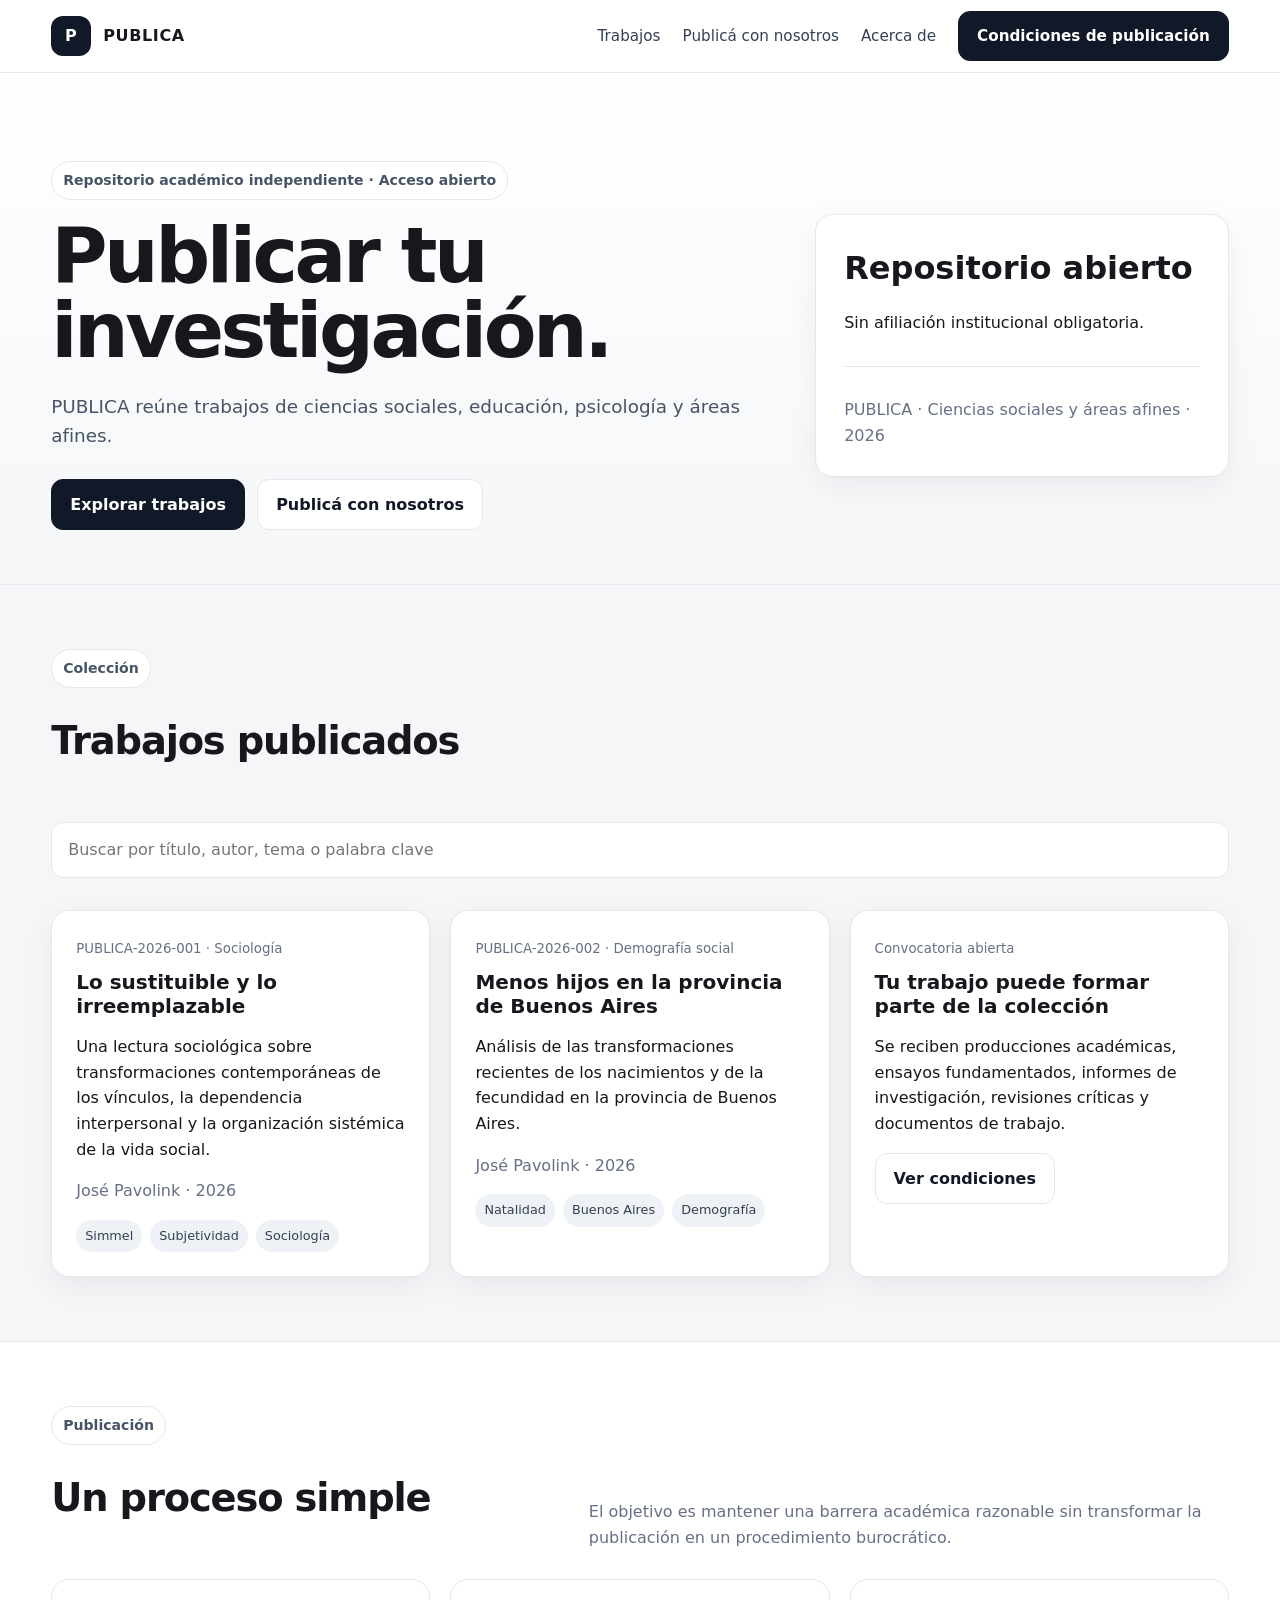
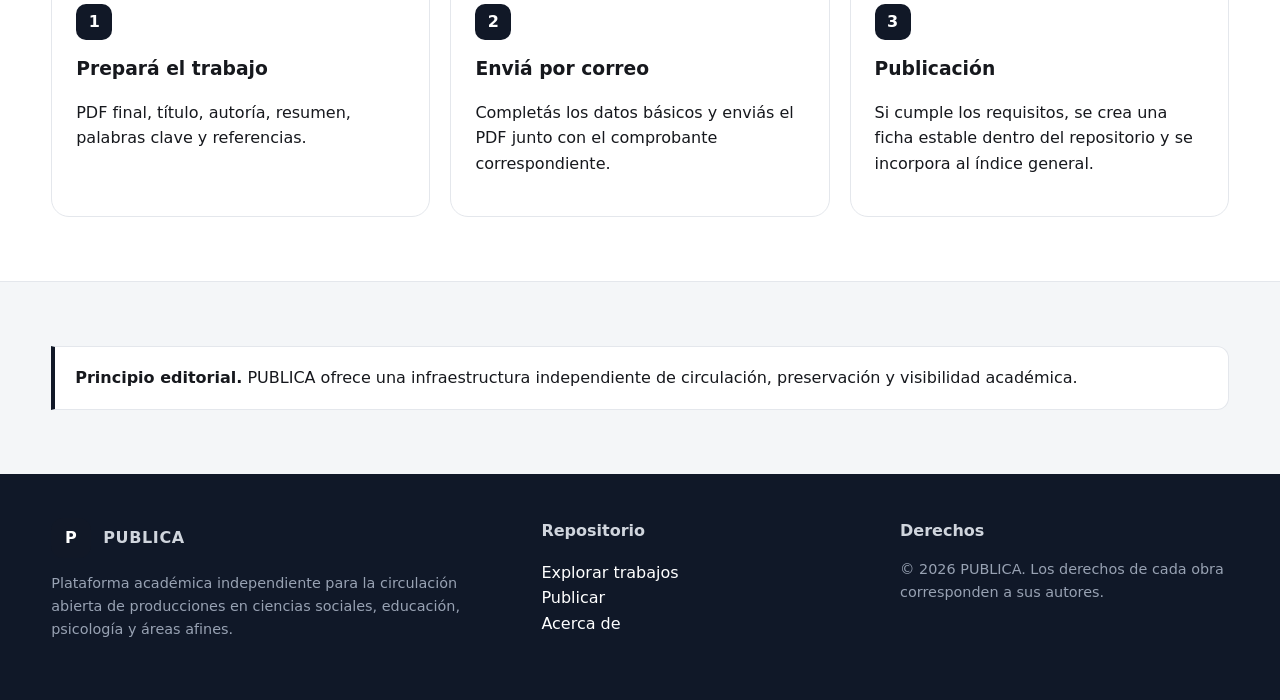
==== index.html @ f79f69a0 "Update index.html" ====
<!doctype html>
<html lang="es">
<head>
<meta charset="utf-8">
<meta name="viewport" content="width=device-width,initial-scale=1">
<title>PUBLICA | Plataforma académica independiente</title>
<meta name="description" content="Repositorio académico independiente para publicar, consultar y preservar trabajos de ciencias sociales, educación, psicología y áreas afines.">
<meta name="robots" content="index,follow">
<link rel="canonical" href="https://pavolinkjose-code.github.io/">
<link rel="stylesheet" href="styles.css">
<script type="application/ld+json">
{
  "@context":"https://schema.org",
  "@type":"WebSite",
  "name":"PUBLICA",
  "url":"https://pavolinkjose-code.github.io/",
  "description":"Plataforma académica independiente de acceso abierto."
}
</script>
</head>
<body>

<header>
  <div class="container nav">
    <a class="brand" href="index.html">
      <span class="brand-mark">P</span>
      <span>PUBLICA</span>
    </a>
    <nav>
      <a href="index.html#trabajos">Trabajos</a>
      <a href="publicar.html">Publicá con nosotros</a>
      <a href="acerca.html">Acerca de</a>
      <a class="btn" href="publicar.html">Condiciones de publicación</a>
    </nav>
  </div>
</header>

<main>
<section class="hero">
  <div class="container hero-grid">
    <div>
      <span class="kicker">Repositorio académico independiente · Acceso abierto</span>
      <h1>Publicar tu investigación.</h1>
      <p class="lead">PUBLICA reúne trabajos de ciencias sociales, educación, psicología y áreas afines.</p>
      <div style="display:flex;gap:12px;flex-wrap:wrap;margin-top:28px">
        <a class="btn" href="#trabajos">Explorar trabajos</a>
        <a class="btn secondary" href="publicar.html">Publicá con nosotros</a>
      </div>
    </div>
    <div class="hero-card">
      <strong>Repositorio abierto</strong>
      <p>Sin afiliación institucional obligatoria.</p>
      <hr>
      <div class="meta">PUBLICA · Ciencias sociales y áreas afines · 2026</div>
    </div>
  </div>
</section>

<section class="section" id="trabajos">
  <div class="container">
    <div class="section-head">
      <div><span class="kicker">Colección</span><h2>Trabajos publicados</h2></div>
  
    </div>
    <div class="searchbar">
      <input id="workSearch" type="search" placeholder="Buscar por título, autor, tema o palabra clave">
    </div>
    <div class="grid">
      <article class="card" data-work>
        <small>PUBLICA-2026-001 · Sociología</small>
        <h3><a href="lo-sustituible-y-lo-irreemplazable.html">Lo sustituible y lo irreemplazable</a></h3>
        <p>Una lectura sociológica sobre transformaciones contemporáneas de los vínculos, la dependencia interpersonal y la organización sistémica de la vida social.</p>
        <div class="meta">José Pavolink · 2026</div>
        <div class="tags"><span class="tag">Simmel</span><span class="tag">Subjetividad</span><span class="tag">Sociología</span></div>
      </article>
      <article class="card" data-work>
        <small>PUBLICA-2026-002 · Demografía social</small>
        <h3><a href="menos-hijos-provincia-buenos-aires.html">Menos hijos en la provincia de Buenos Aires</a></h3>
        <p>Análisis de las transformaciones recientes de los nacimientos y de la fecundidad en la provincia de Buenos Aires.</p>
        <div class="meta">José Pavolink · 2026</div>
        <div class="tags"><span class="tag">Natalidad</span><span class="tag">Buenos Aires</span><span class="tag">Demografía</span></div>
      </article>
      <article class="card">
        <small>Convocatoria abierta</small>
        <h3>Tu trabajo puede formar parte de la colección</h3>
        <p>Se reciben producciones académicas, ensayos fundamentados, informes de investigación, revisiones críticas y documentos de trabajo.</p>
        <a class="btn secondary" href="publicar.html">Ver condiciones</a>
      </article>
    </div>
  </div>
</section>

<section class="section white">
  <div class="container">
    <div class="section-head">
      <div><span class="kicker">Publicación</span><h2>Un proceso simple</h2></div>
      <p>El objetivo es mantener una barrera académica razonable sin transformar la publicación en un procedimiento burocrático.</p>
    </div>
    <div class="steps">
      <div class="step"><h3>Prepará el trabajo</h3><p>PDF final, título, autoría, resumen, palabras clave y referencias.</p></div>
      <div class="step"><h3>Enviá por correo</h3><p>Completás los datos básicos y enviás el PDF junto con el comprobante correspondiente.</p></div>
      <div class="step"><h3>Publicación</h3><p>Si cumple los requisitos, se crea una ficha estable dentro del repositorio y se incorpora al índice general.</p></div>
    </div>
  </div>
</section>

<section class="section">
  <div class="container">
    <div class="notice">
      <strong>Principio editorial.</strong> PUBLICA ofrece una infraestructura independiente de circulación, preservación y visibilidad académica.
    </div>
  </div>
</section>
</main>

<footer>
  <div class="container footer-grid">
    <div>
      <div class="brand"><span class="brand-mark">P</span><span>PUBLICA</span></div>
      <p class="small">Plataforma académica independiente para la circulación abierta de producciones en ciencias sociales, educación, psicología y áreas afines.</p>
    </div>
    <div>
      <strong>Repositorio</strong>
      <p><a href="index.html#trabajos">Explorar trabajos</a><br>
      <a href="publicar.html">Publicar</a><br>
      <a href="acerca.html">Acerca de</a></p>
    </div>
    <div><strong>Derechos</strong><p class="small">© 2026 PUBLICA. Los derechos de cada obra corresponden a sus autores.</p></div>
  </div>
</footer>
<script src="script.js"></script>

</body>
</html>
---- styles.css ----
:root{
  --bg:#f4f6f8;
  --surface:#ffffff;
  --text:#16181d;
  --muted:#667085;
  --line:#e4e7ec;
  --accent:#111827;
  --accent-soft:#eef2f6;
  --max:1180px;
  --radius:18px;
  --shadow:0 10px 30px rgba(16,24,40,.06);
}
*{box-sizing:border-box}
html{scroll-behavior:smooth}
body{
  margin:0;
  font-family:Inter,ui-sans-serif,system-ui,-apple-system,BlinkMacSystemFont,"Segoe UI",Arial,sans-serif;
  background:var(--bg);
  color:var(--text);
  line-height:1.6;
}
a{color:inherit;text-decoration:none}
img{max-width:100%}
.container{width:min(var(--max),92%);margin:auto}
header{
  position:sticky;top:0;z-index:20;
  backdrop-filter:blur(12px);
  background:rgba(255,255,255,.92);
  border-bottom:1px solid var(--line);
}
.nav{
  min-height:72px;display:flex;align-items:center;justify-content:space-between;gap:24px;
}
.brand{display:flex;align-items:center;gap:12px;font-weight:800;letter-spacing:.04em}
.brand-mark{
  width:40px;height:40px;border-radius:12px;background:var(--accent);
  color:white;display:grid;place-items:center;font-weight:900
}
nav{display:flex;gap:22px;align-items:center;flex-wrap:wrap}
nav a{font-size:.95rem;color:#344054}
nav a:hover{color:#000}
.btn{
  display:inline-flex;align-items:center;justify-content:center;gap:8px;
  border:1px solid var(--accent);background:var(--accent);color:#fff;
  padding:12px 18px;border-radius:12px;font-weight:700;cursor:pointer
}
.btn.secondary{background:white;color:var(--accent);border-color:var(--line)}
.hero{
  padding:88px 0 54px;
  background:linear-gradient(180deg,#fff 0%,#f4f6f8 100%);
  border-bottom:1px solid var(--line)
}
.hero-grid{display:grid;grid-template-columns:1.4fr .8fr;gap:40px;align-items:center}
.kicker{
  display:inline-flex;padding:7px 11px;border:1px solid var(--line);
  border-radius:999px;background:#fff;color:#475467;font-size:.88rem;font-weight:700
}
h1{font-size:clamp(2.5rem,6vw,5.2rem);line-height:.98;margin:18px 0 24px;letter-spacing:-.045em}
h2{font-size:clamp(1.8rem,3vw,2.7rem);line-height:1.1;letter-spacing:-.03em}
h3{line-height:1.2}
.lead{font-size:1.15rem;color:#475467;max-width:760px}
.hero-card{
  background:var(--surface);border:1px solid var(--line);border-radius:var(--radius);
  padding:28px;box-shadow:var(--shadow)
}
.hero-card strong{display:block;font-size:2rem;margin-bottom:6px}
.section{padding:64px 0}
.section.white{background:#fff;border-top:1px solid var(--line);border-bottom:1px solid var(--line)}
.section-head{display:flex;justify-content:space-between;align-items:end;gap:24px;margin-bottom:28px}
.section-head p{max-width:640px;color:var(--muted);margin:0}
.grid{display:grid;grid-template-columns:repeat(3,1fr);gap:20px}
.card{
  background:#fff;border:1px solid var(--line);border-radius:var(--radius);
  padding:24px;box-shadow:var(--shadow)
}
.card small,.meta{color:var(--muted)}
.card h3{font-size:1.25rem;margin:10px 0}
.tags{display:flex;gap:8px;flex-wrap:wrap;margin-top:16px}
.tag{padding:6px 9px;background:var(--accent-soft);border-radius:999px;font-size:.8rem;color:#344054}
.searchbar{
  display:flex;gap:10px;margin:24px 0 32px
}
.searchbar input{
  flex:1;padding:14px 16px;border:1px solid var(--line);border-radius:12px;
  font:inherit;background:white
}
.steps{counter-reset:step;display:grid;grid-template-columns:repeat(3,1fr);gap:20px}
.step{background:#fff;border:1px solid var(--line);border-radius:var(--radius);padding:24px}
.step:before{
  counter-increment:step;content:counter(step);
  display:grid;place-items:center;width:36px;height:36px;border-radius:10px;
  background:var(--accent);color:#fff;font-weight:800;margin-bottom:18px
}
.notice{
  border-left:4px solid var(--accent);background:#fff;padding:18px 20px;
  border-radius:0 12px 12px 0;border-top:1px solid var(--line);border-right:1px solid var(--line);border-bottom:1px solid var(--line)
}
.article{
  width:min(820px,92%);margin:0 auto;padding:58px 0
}
.article .meta{margin-bottom:28px}
.article h1{font-size:clamp(2.2rem,5vw,4.2rem);line-height:1.05}
.article p{font-size:1.06rem}
.citation{
  background:#fff;border:1px solid var(--line);border-radius:14px;padding:18px;margin:24px 0
}
.form-grid{display:grid;grid-template-columns:1fr 1fr;gap:16px}
label{font-weight:700;font-size:.92rem}
input,textarea,select{
  width:100%;padding:13px 14px;border:1px solid var(--line);border-radius:10px;font:inherit;background:#fff
}
textarea{min-height:150px;resize:vertical}
.full{grid-column:1/-1}
footer{
  background:#101828;color:#d0d5dd;padding:44px 0;margin-top:0
}
.footer-grid{display:grid;grid-template-columns:1.4fr 1fr 1fr;gap:30px}
footer a{color:#fff}
.small{font-size:.9rem;color:#98a2b3}
hr{border:0;border-top:1px solid var(--line);margin:30px 0}
@media(max-width:850px){
  .hero-grid,.grid,.steps,.footer-grid,.form-grid{grid-template-columns:1fr}
  nav{display:none}
  .hero{padding-top:58px}
  .section-head{align-items:start;flex-direction:column}
}
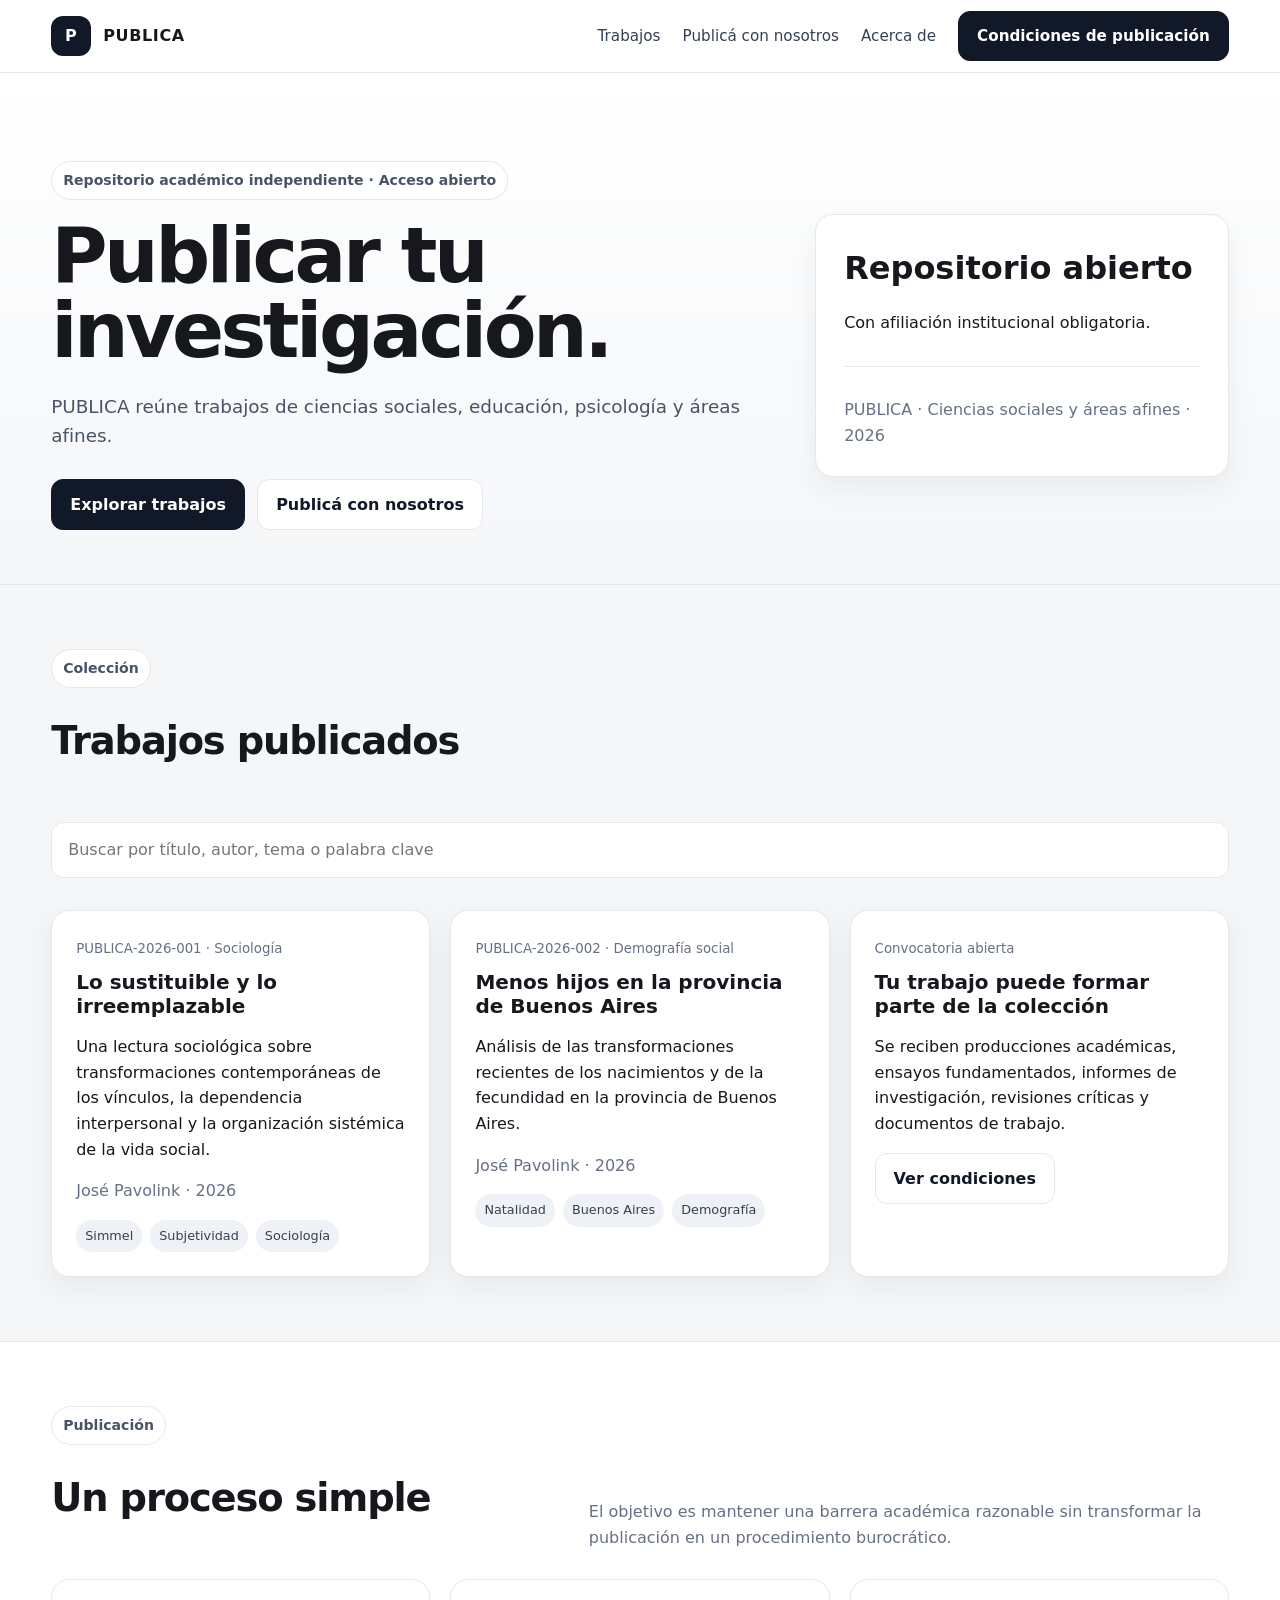
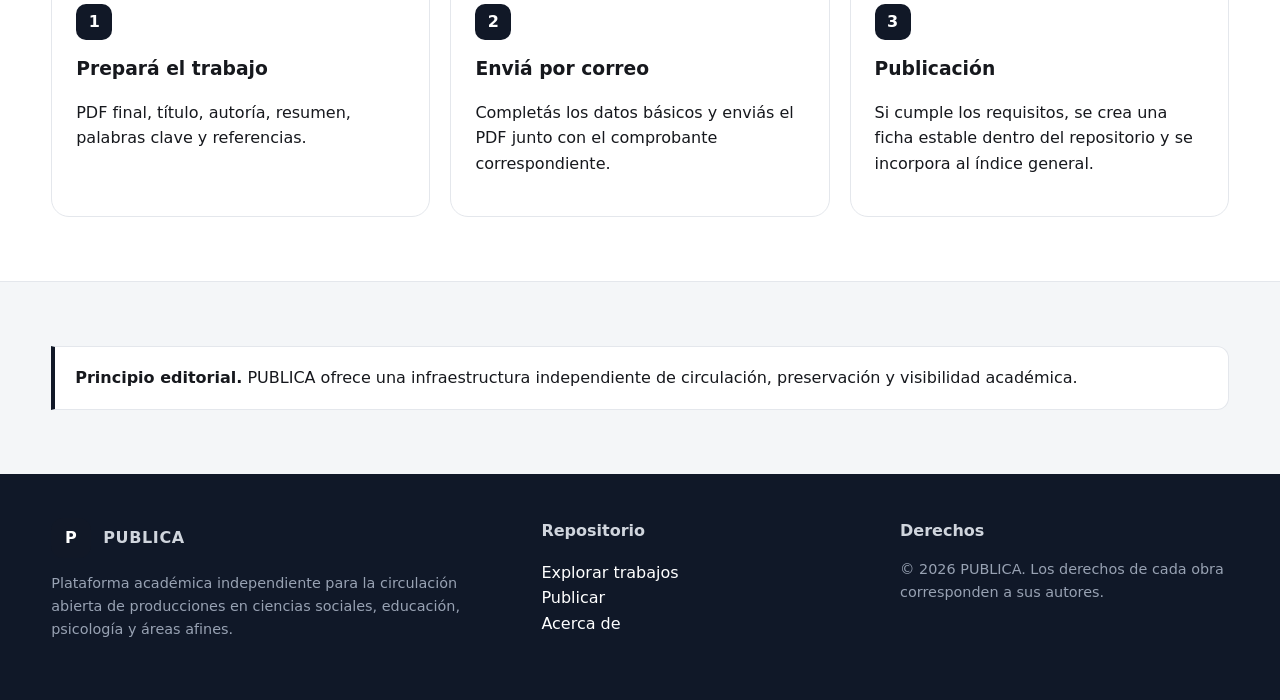
==== commit e458b0f9: "Update index.html" ====
--- a/index.html
+++ b/index.html
@@ -49,7 +49,7 @@
     </div>
     <div class="hero-card">
       <strong>Repositorio abierto</strong>
-      <p>Sin afiliación institucional obligatoria.</p>
+      <p>Con afiliación institucional obligatoria.</p>
       <hr>
       <div class="meta">PUBLICA · Ciencias sociales y áreas afines · 2026</div>
     </div>
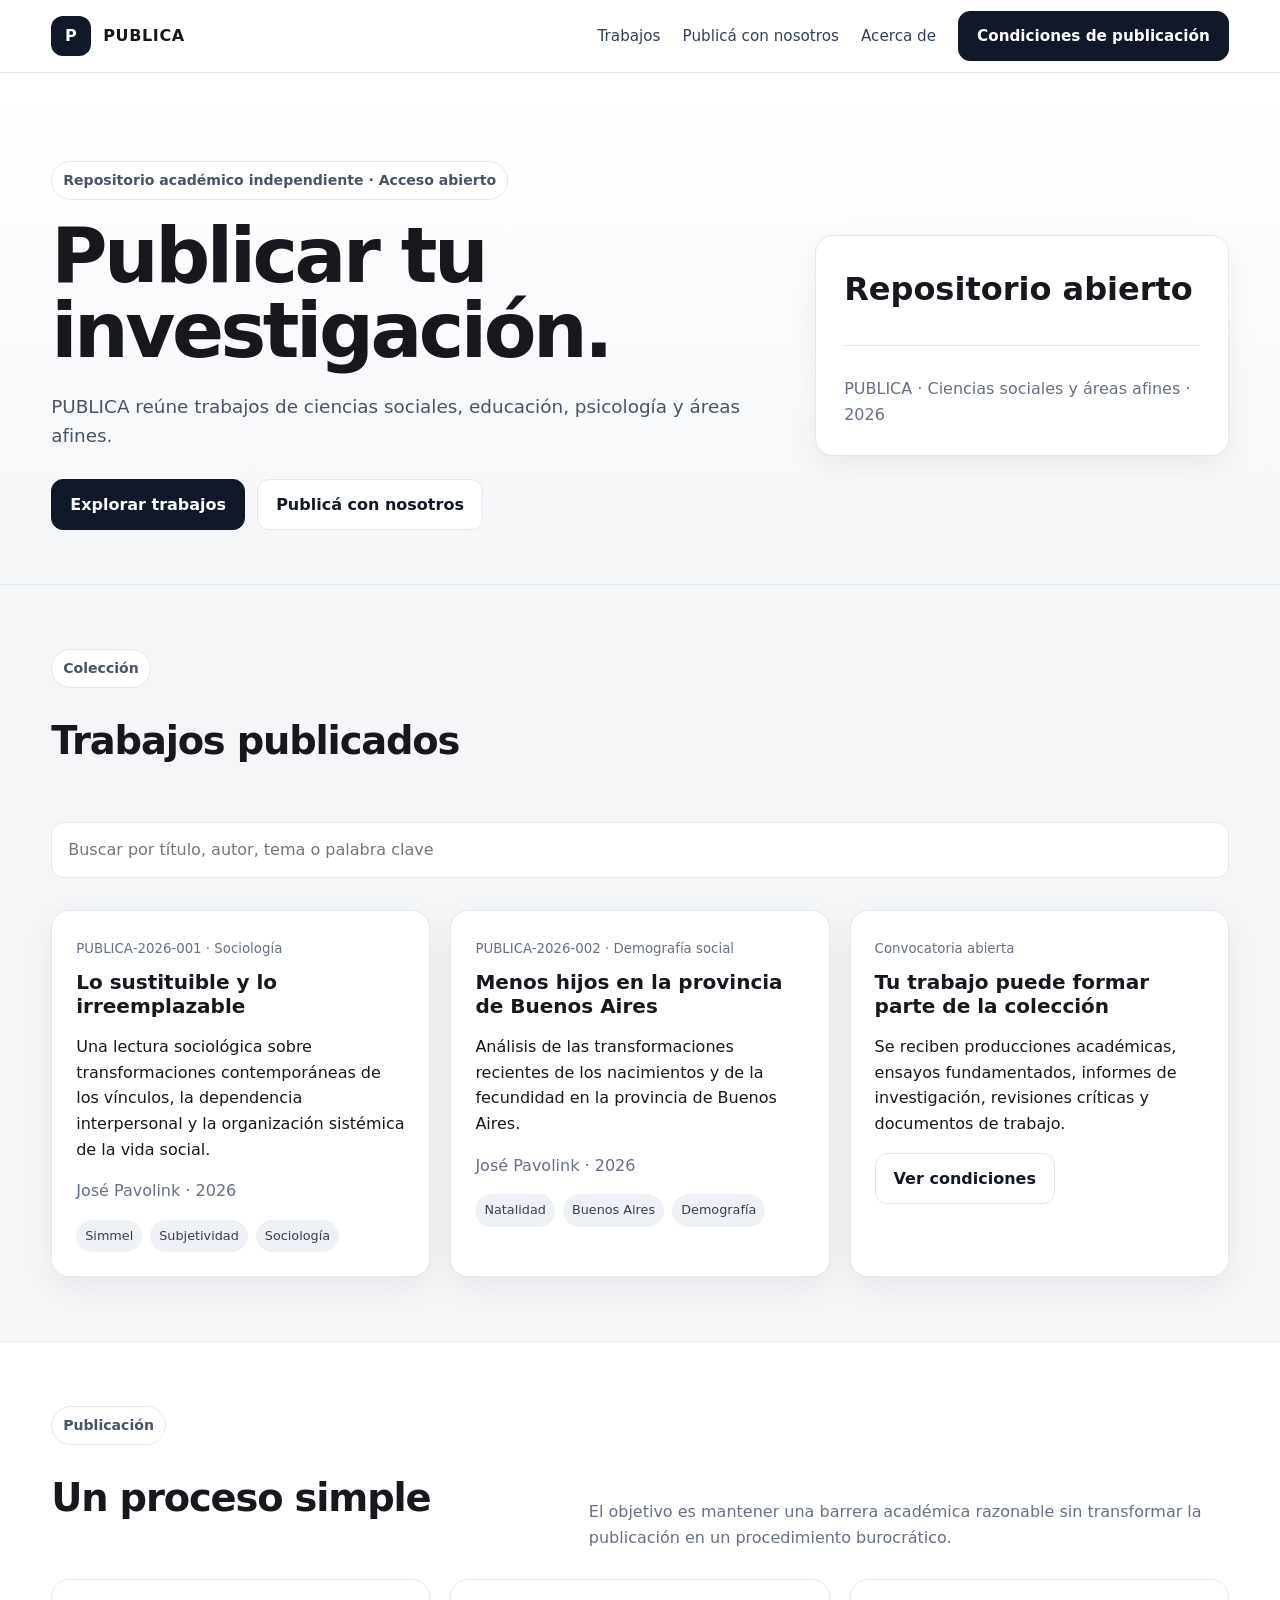
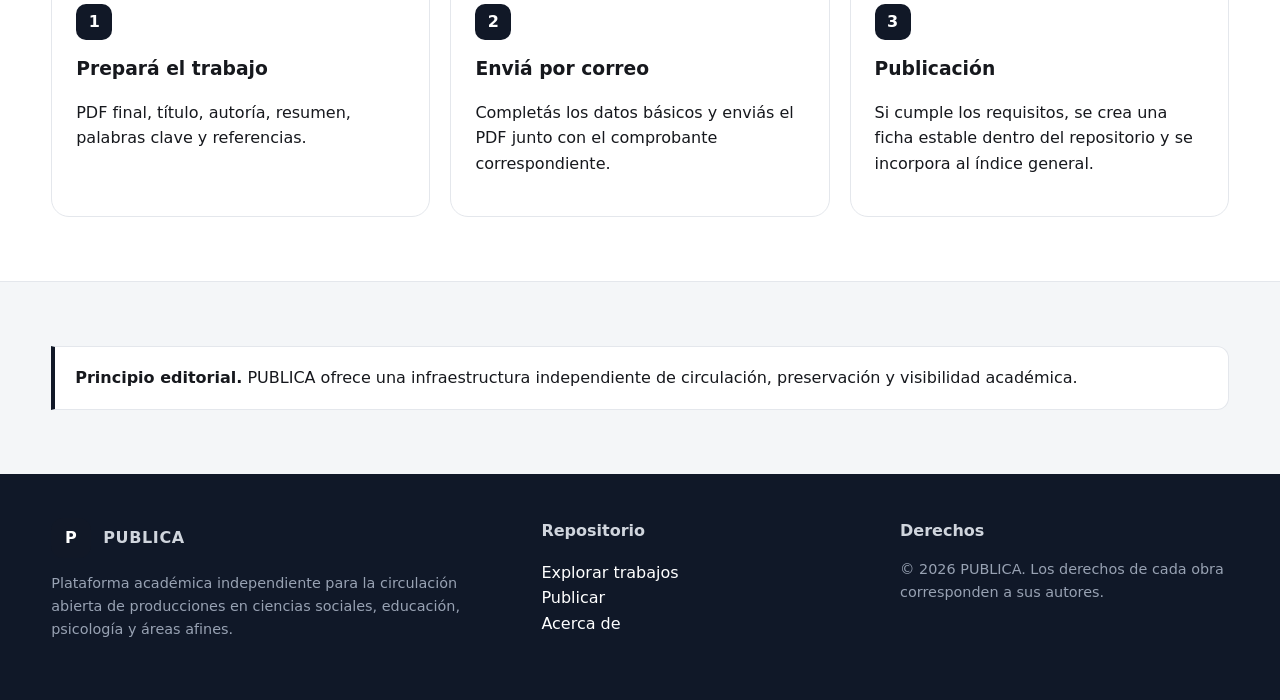
==== commit 6af340a9: "Update index.html" ====
--- a/index.html
+++ b/index.html
@@ -49,7 +49,7 @@
     </div>
     <div class="hero-card">
       <strong>Repositorio abierto</strong>
-      <p>Con afiliación institucional obligatoria.</p>
+    
       <hr>
       <div class="meta">PUBLICA · Ciencias sociales y áreas afines · 2026</div>
     </div>
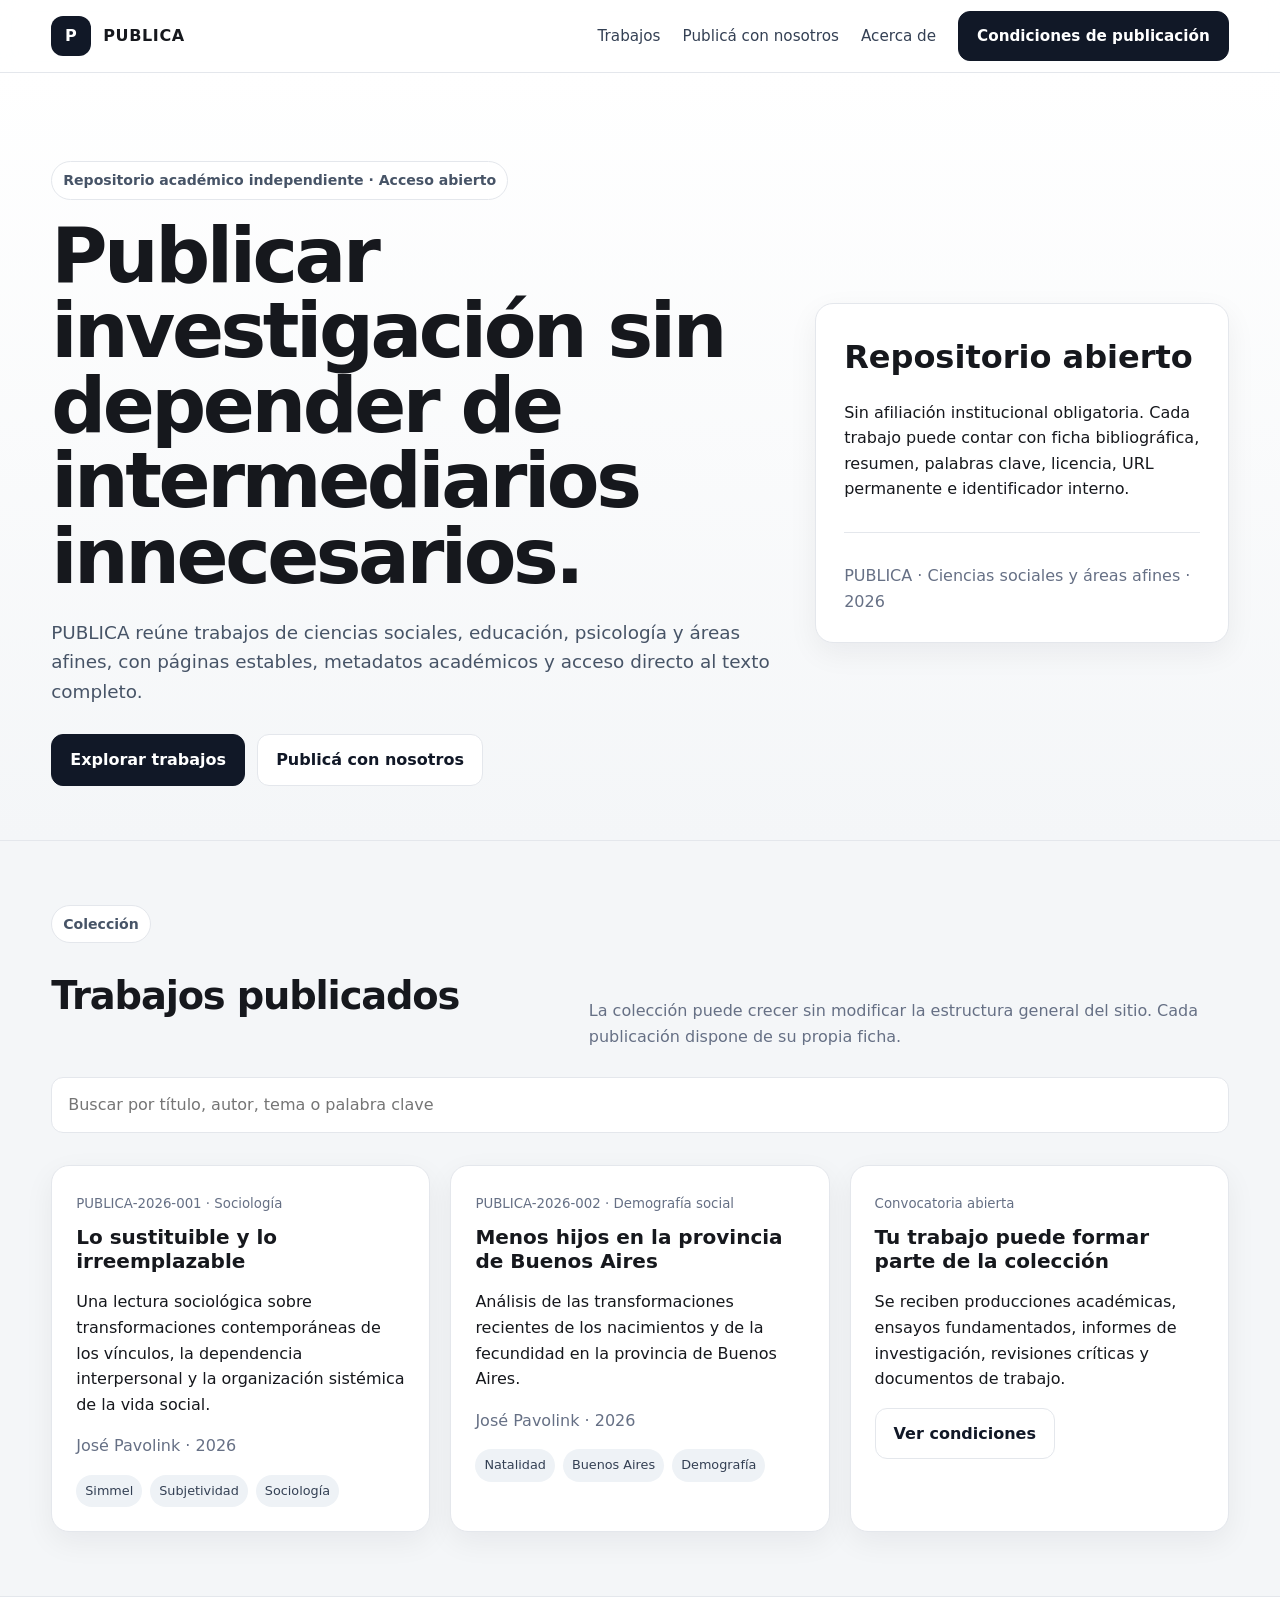
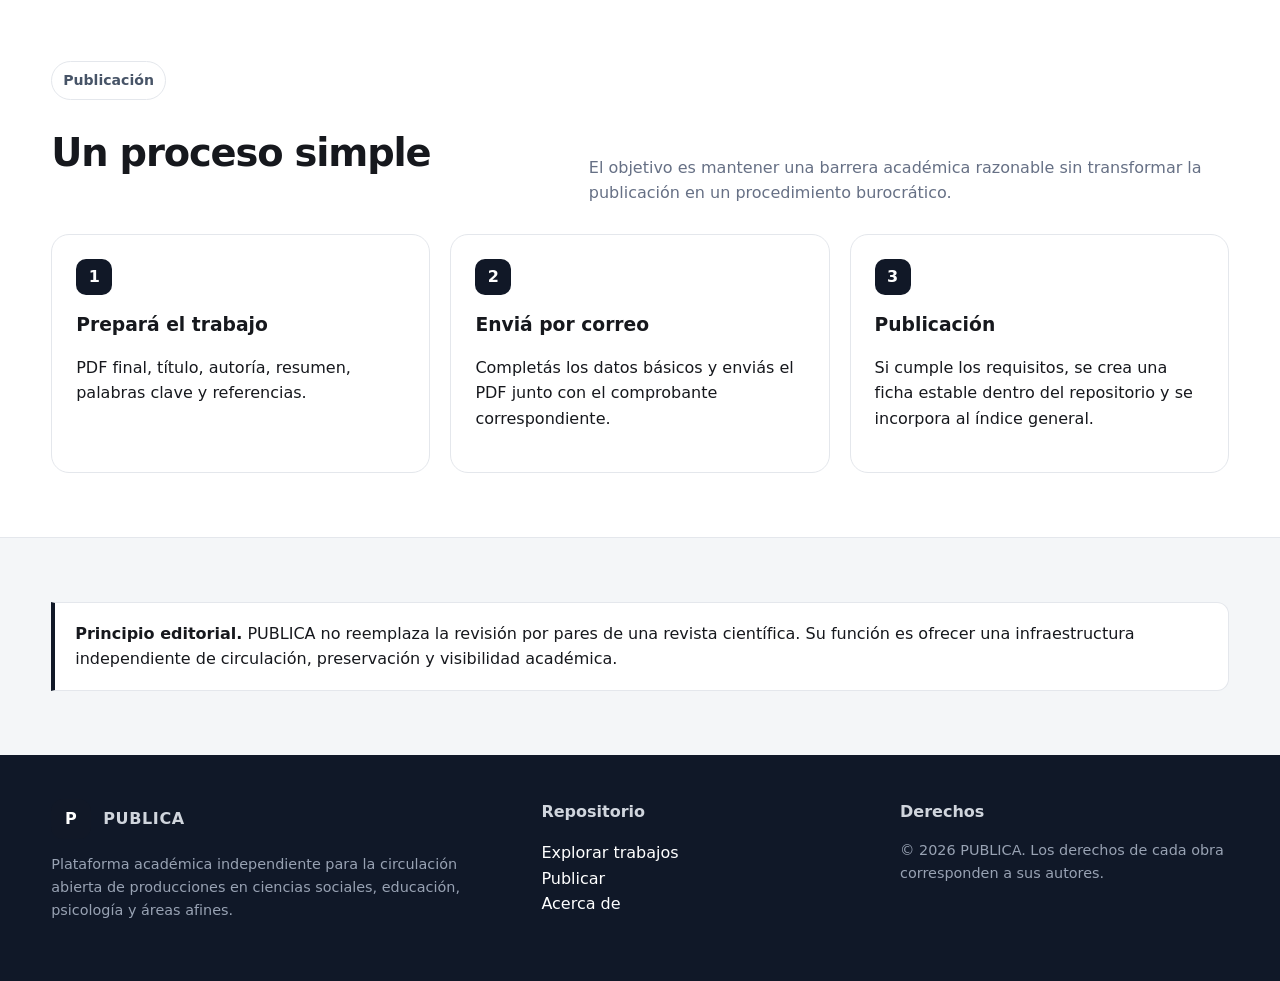
==== commit 18b6f8c1: "Add files via upload" ====
--- a/index.html
+++ b/index.html
@@ -40,8 +40,8 @@
   <div class="container hero-grid">
     <div>
       <span class="kicker">Repositorio académico independiente · Acceso abierto</span>
-      <h1>Publicar tu investigación.</h1>
-      <p class="lead">PUBLICA reúne trabajos de ciencias sociales, educación, psicología y áreas afines.</p>
+      <h1>Publicar investigación sin depender de intermediarios innecesarios.</h1>
+      <p class="lead">PUBLICA reúne trabajos de ciencias sociales, educación, psicología y áreas afines, con páginas estables, metadatos académicos y acceso directo al texto completo.</p>
       <div style="display:flex;gap:12px;flex-wrap:wrap;margin-top:28px">
         <a class="btn" href="#trabajos">Explorar trabajos</a>
         <a class="btn secondary" href="publicar.html">Publicá con nosotros</a>
@@ -49,7 +49,7 @@
     </div>
     <div class="hero-card">
       <strong>Repositorio abierto</strong>
-    
+      <p>Sin afiliación institucional obligatoria. Cada trabajo puede contar con ficha bibliográfica, resumen, palabras clave, licencia, URL permanente e identificador interno.</p>
       <hr>
       <div class="meta">PUBLICA · Ciencias sociales y áreas afines · 2026</div>
     </div>
@@ -60,7 +60,7 @@
   <div class="container">
     <div class="section-head">
       <div><span class="kicker">Colección</span><h2>Trabajos publicados</h2></div>
-  
+      <p>La colección puede crecer sin modificar la estructura general del sitio. Cada publicación dispone de su propia ficha.</p>
     </div>
     <div class="searchbar">
       <input id="workSearch" type="search" placeholder="Buscar por título, autor, tema o palabra clave">
@@ -107,7 +107,7 @@
 <section class="section">
   <div class="container">
     <div class="notice">
-      <strong>Principio editorial.</strong> PUBLICA ofrece una infraestructura independiente de circulación, preservación y visibilidad académica.
+      <strong>Principio editorial.</strong> PUBLICA no reemplaza la revisión por pares de una revista científica. Su función es ofrecer una infraestructura independiente de circulación, preservación y visibilidad académica.
     </div>
   </div>
 </section>
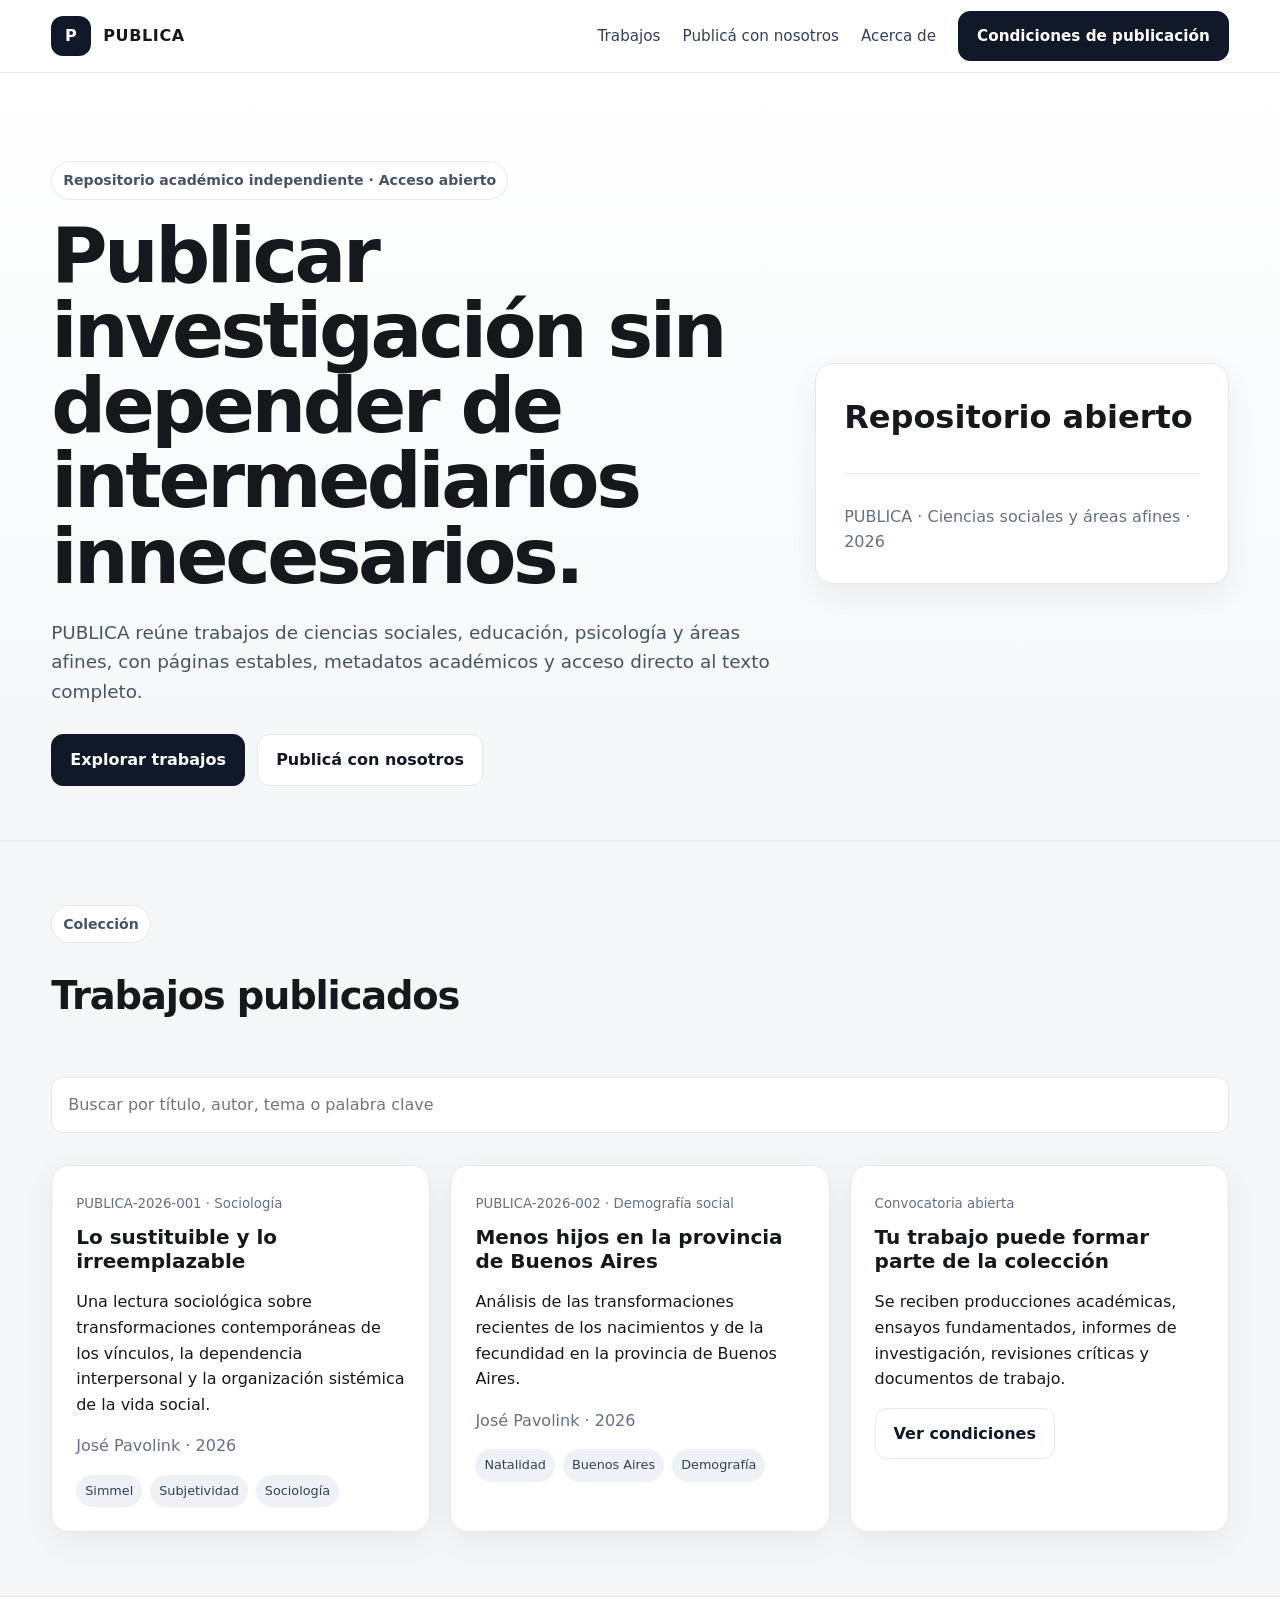
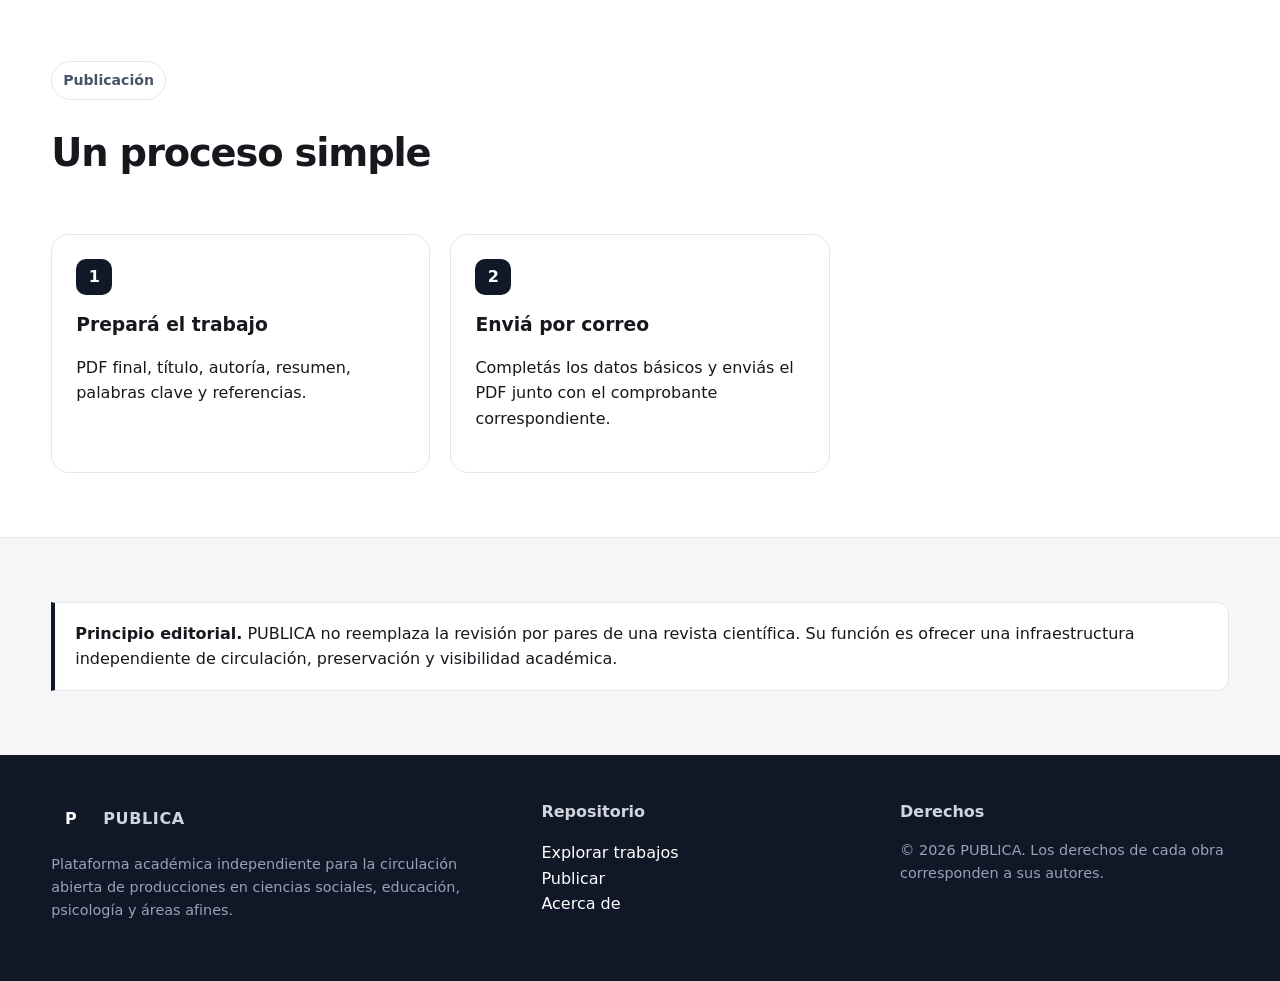
==== commit 7429d4a1: "Update index.html" ====
--- a/index.html
+++ b/index.html
@@ -49,7 +49,7 @@
     </div>
     <div class="hero-card">
       <strong>Repositorio abierto</strong>
-      <p>Sin afiliación institucional obligatoria. Cada trabajo puede contar con ficha bibliográfica, resumen, palabras clave, licencia, URL permanente e identificador interno.</p>
+     
       <hr>
       <div class="meta">PUBLICA · Ciencias sociales y áreas afines · 2026</div>
     </div>
@@ -60,7 +60,7 @@
   <div class="container">
     <div class="section-head">
       <div><span class="kicker">Colección</span><h2>Trabajos publicados</h2></div>
-      <p>La colección puede crecer sin modificar la estructura general del sitio. Cada publicación dispone de su propia ficha.</p>
+    
     </div>
     <div class="searchbar">
       <input id="workSearch" type="search" placeholder="Buscar por título, autor, tema o palabra clave">
@@ -94,12 +94,12 @@
   <div class="container">
     <div class="section-head">
       <div><span class="kicker">Publicación</span><h2>Un proceso simple</h2></div>
-      <p>El objetivo es mantener una barrera académica razonable sin transformar la publicación en un procedimiento burocrático.</p>
+     
     </div>
     <div class="steps">
       <div class="step"><h3>Prepará el trabajo</h3><p>PDF final, título, autoría, resumen, palabras clave y referencias.</p></div>
       <div class="step"><h3>Enviá por correo</h3><p>Completás los datos básicos y enviás el PDF junto con el comprobante correspondiente.</p></div>
-      <div class="step"><h3>Publicación</h3><p>Si cumple los requisitos, se crea una ficha estable dentro del repositorio y se incorpora al índice general.</p></div>
+      
     </div>
   </div>
 </section>
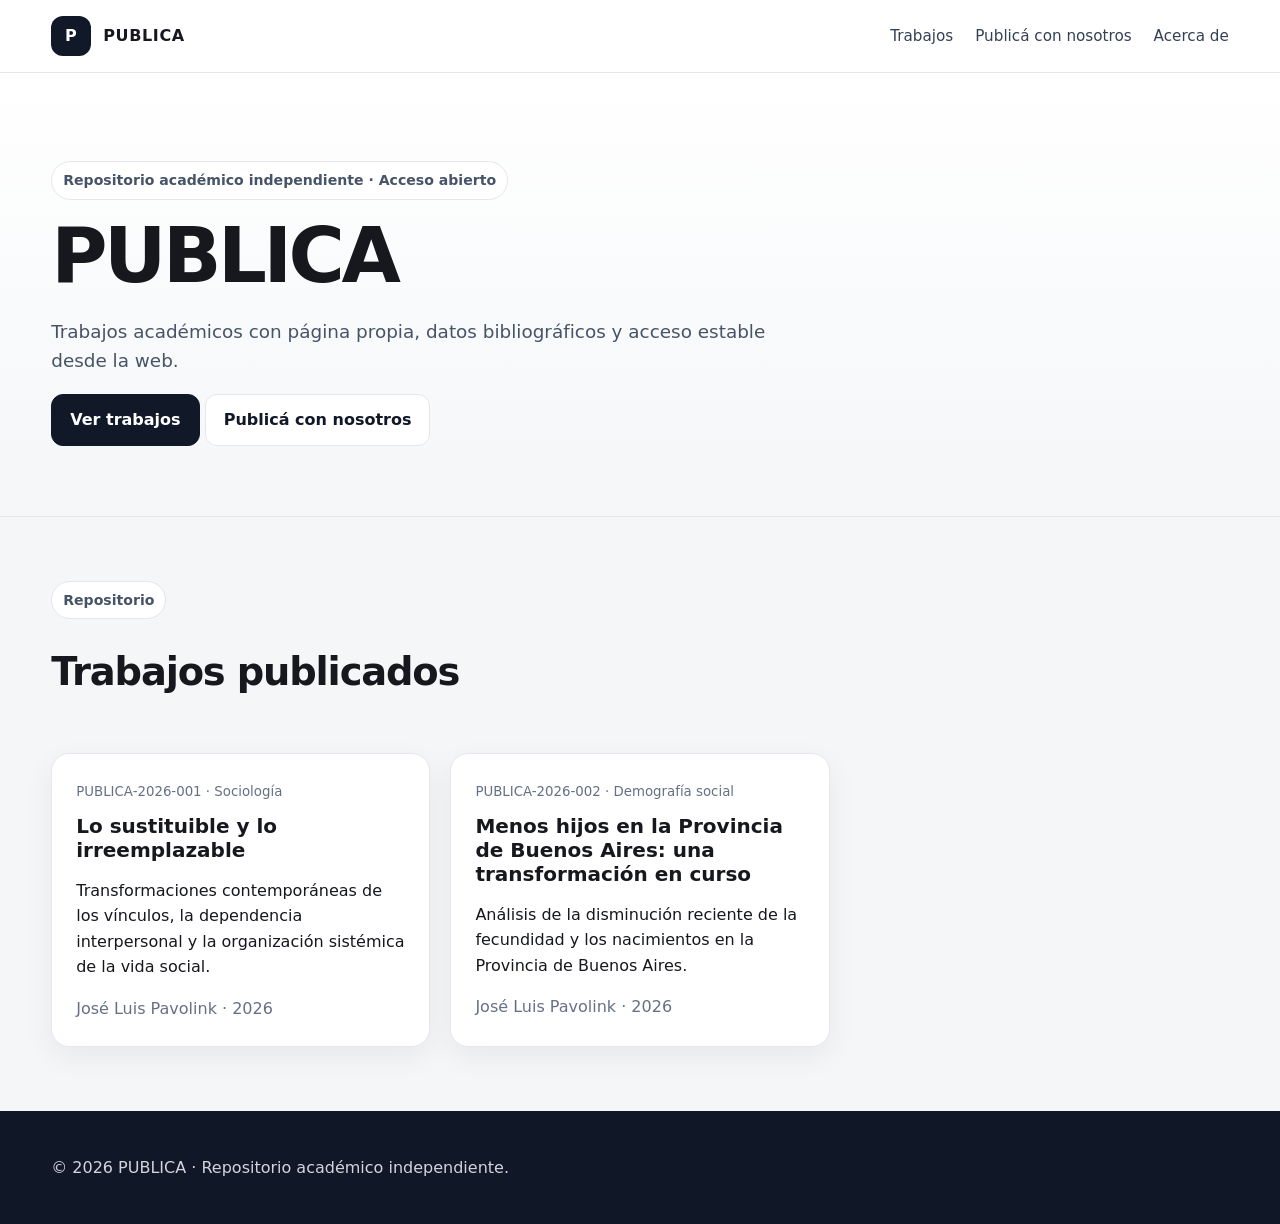
==== commit 045f8027: "Add files via upload" ====
--- a/index.html
+++ b/index.html
@@ -3,34 +3,29 @@
 <head>
 <meta charset="utf-8">
 <meta name="viewport" content="width=device-width,initial-scale=1">
-<title>PUBLICA | Plataforma académica independiente</title>
-<meta name="description" content="Repositorio académico independiente para publicar, consultar y preservar trabajos de ciencias sociales, educación, psicología y áreas afines.">
-<meta name="robots" content="index,follow">
-<link rel="canonical" href="https://pavolinkjose-code.github.io/">
+<title>PUBLICA | Repositorio académico independiente</title>
+<meta name="description" content="Repositorio académico independiente de acceso abierto para trabajos de ciencias sociales, psicología, educación y áreas afines.">
+<meta name="robots" content="index,follow,max-snippet:-1,max-image-preview:large">
+<link rel="canonical" href="https://publicaciencia.github.io/">
 <link rel="stylesheet" href="styles.css">
 <script type="application/ld+json">
 {
   "@context":"https://schema.org",
   "@type":"WebSite",
   "name":"PUBLICA",
-  "url":"https://pavolinkjose-code.github.io/",
-  "description":"Plataforma académica independiente de acceso abierto."
+  "url":"https://publicaciencia.github.io/",
+  "description":"Repositorio académico independiente de acceso abierto."
 }
 </script>
 </head>
 <body>
-
 <header>
   <div class="container nav">
-    <a class="brand" href="index.html">
-      <span class="brand-mark">P</span>
-      <span>PUBLICA</span>
-    </a>
+    <a class="brand" href="/"><span class="brand-mark">P</span><span>PUBLICA</span></a>
     <nav>
-      <a href="index.html#trabajos">Trabajos</a>
-      <a href="publicar.html">Publicá con nosotros</a>
-      <a href="acerca.html">Acerca de</a>
-      <a class="btn" href="publicar.html">Condiciones de publicación</a>
+      <a href="/#trabajos">Trabajos</a>
+      <a href="/publicar.html">Publicá con nosotros</a>
+      <a href="/acerca.html">Acerca de</a>
     </nav>
   </div>
 </header>
@@ -40,18 +35,9 @@
   <div class="container hero-grid">
     <div>
       <span class="kicker">Repositorio académico independiente · Acceso abierto</span>
-      <h1>Publicar investigación sin depender de intermediarios innecesarios.</h1>
-      <p class="lead">PUBLICA reúne trabajos de ciencias sociales, educación, psicología y áreas afines, con páginas estables, metadatos académicos y acceso directo al texto completo.</p>
-      <div style="display:flex;gap:12px;flex-wrap:wrap;margin-top:28px">
-        <a class="btn" href="#trabajos">Explorar trabajos</a>
-        <a class="btn secondary" href="publicar.html">Publicá con nosotros</a>
-      </div>
-    </div>
-    <div class="hero-card">
-      <strong>Repositorio abierto</strong>
-     
-      <hr>
-      <div class="meta">PUBLICA · Ciencias sociales y áreas afines · 2026</div>
+      <h1>PUBLICA</h1>
+      <p class="lead">Trabajos académicos con página propia, datos bibliográficos y acceso estable desde la web.</p>
+      <p><a class="btn" href="#trabajos">Ver trabajos</a> <a class="btn secondary" href="/publicar.html">Publicá con nosotros</a></p>
     </div>
   </div>
 </section>
@@ -59,76 +45,27 @@
 <section class="section" id="trabajos">
   <div class="container">
     <div class="section-head">
-      <div><span class="kicker">Colección</span><h2>Trabajos publicados</h2></div>
-    
-    </div>
-    <div class="searchbar">
-      <input id="workSearch" type="search" placeholder="Buscar por título, autor, tema o palabra clave">
+      <div><span class="kicker">Repositorio</span><h2>Trabajos publicados</h2></div>
     </div>
     <div class="grid">
-      <article class="card" data-work>
+      <article class="card">
         <small>PUBLICA-2026-001 · Sociología</small>
-        <h3><a href="lo-sustituible-y-lo-irreemplazable.html">Lo sustituible y lo irreemplazable</a></h3>
-        <p>Una lectura sociológica sobre transformaciones contemporáneas de los vínculos, la dependencia interpersonal y la organización sistémica de la vida social.</p>
-        <div class="meta">José Pavolink · 2026</div>
-        <div class="tags"><span class="tag">Simmel</span><span class="tag">Subjetividad</span><span class="tag">Sociología</span></div>
+        <h3><a href="/lo-sustituible-y-lo-irreemplazable.html">Lo sustituible y lo irreemplazable</a></h3>
+        <p>Transformaciones contemporáneas de los vínculos, la dependencia interpersonal y la organización sistémica de la vida social.</p>
+        <div class="meta">José Luis Pavolink · 2026</div>
       </article>
-      <article class="card" data-work>
+
+      <article class="card">
         <small>PUBLICA-2026-002 · Demografía social</small>
-        <h3><a href="menos-hijos-provincia-buenos-aires.html">Menos hijos en la provincia de Buenos Aires</a></h3>
-        <p>Análisis de las transformaciones recientes de los nacimientos y de la fecundidad en la provincia de Buenos Aires.</p>
-        <div class="meta">José Pavolink · 2026</div>
-        <div class="tags"><span class="tag">Natalidad</span><span class="tag">Buenos Aires</span><span class="tag">Demografía</span></div>
+        <h3><a href="/menos-hijos-provincia-buenos-aires.html">Menos hijos en la Provincia de Buenos Aires: una transformación en curso</a></h3>
+        <p>Análisis de la disminución reciente de la fecundidad y los nacimientos en la Provincia de Buenos Aires.</p>
+        <div class="meta">José Luis Pavolink · 2026</div>
       </article>
-      <article class="card">
-        <small>Convocatoria abierta</small>
-        <h3>Tu trabajo puede formar parte de la colección</h3>
-        <p>Se reciben producciones académicas, ensayos fundamentados, informes de investigación, revisiones críticas y documentos de trabajo.</p>
-        <a class="btn secondary" href="publicar.html">Ver condiciones</a>
-      </article>
-    </div>
-  </div>
-</section>
-
-<section class="section white">
-  <div class="container">
-    <div class="section-head">
-      <div><span class="kicker">Publicación</span><h2>Un proceso simple</h2></div>
-     
-    </div>
-    <div class="steps">
-      <div class="step"><h3>Prepará el trabajo</h3><p>PDF final, título, autoría, resumen, palabras clave y referencias.</p></div>
-      <div class="step"><h3>Enviá por correo</h3><p>Completás los datos básicos y enviás el PDF junto con el comprobante correspondiente.</p></div>
-      
-    </div>
-  </div>
-</section>
-
-<section class="section">
-  <div class="container">
-    <div class="notice">
-      <strong>Principio editorial.</strong> PUBLICA no reemplaza la revisión por pares de una revista científica. Su función es ofrecer una infraestructura independiente de circulación, preservación y visibilidad académica.
     </div>
   </div>
 </section>
 </main>
 
-<footer>
-  <div class="container footer-grid">
-    <div>
-      <div class="brand"><span class="brand-mark">P</span><span>PUBLICA</span></div>
-      <p class="small">Plataforma académica independiente para la circulación abierta de producciones en ciencias sociales, educación, psicología y áreas afines.</p>
-    </div>
-    <div>
-      <strong>Repositorio</strong>
-      <p><a href="index.html#trabajos">Explorar trabajos</a><br>
-      <a href="publicar.html">Publicar</a><br>
-      <a href="acerca.html">Acerca de</a></p>
-    </div>
-    <div><strong>Derechos</strong><p class="small">© 2026 PUBLICA. Los derechos de cada obra corresponden a sus autores.</p></div>
-  </div>
-</footer>
-<script src="script.js"></script>
-
+<footer><div class="container">© 2026 PUBLICA · Repositorio académico independiente.</div></footer>
 </body>
 </html>
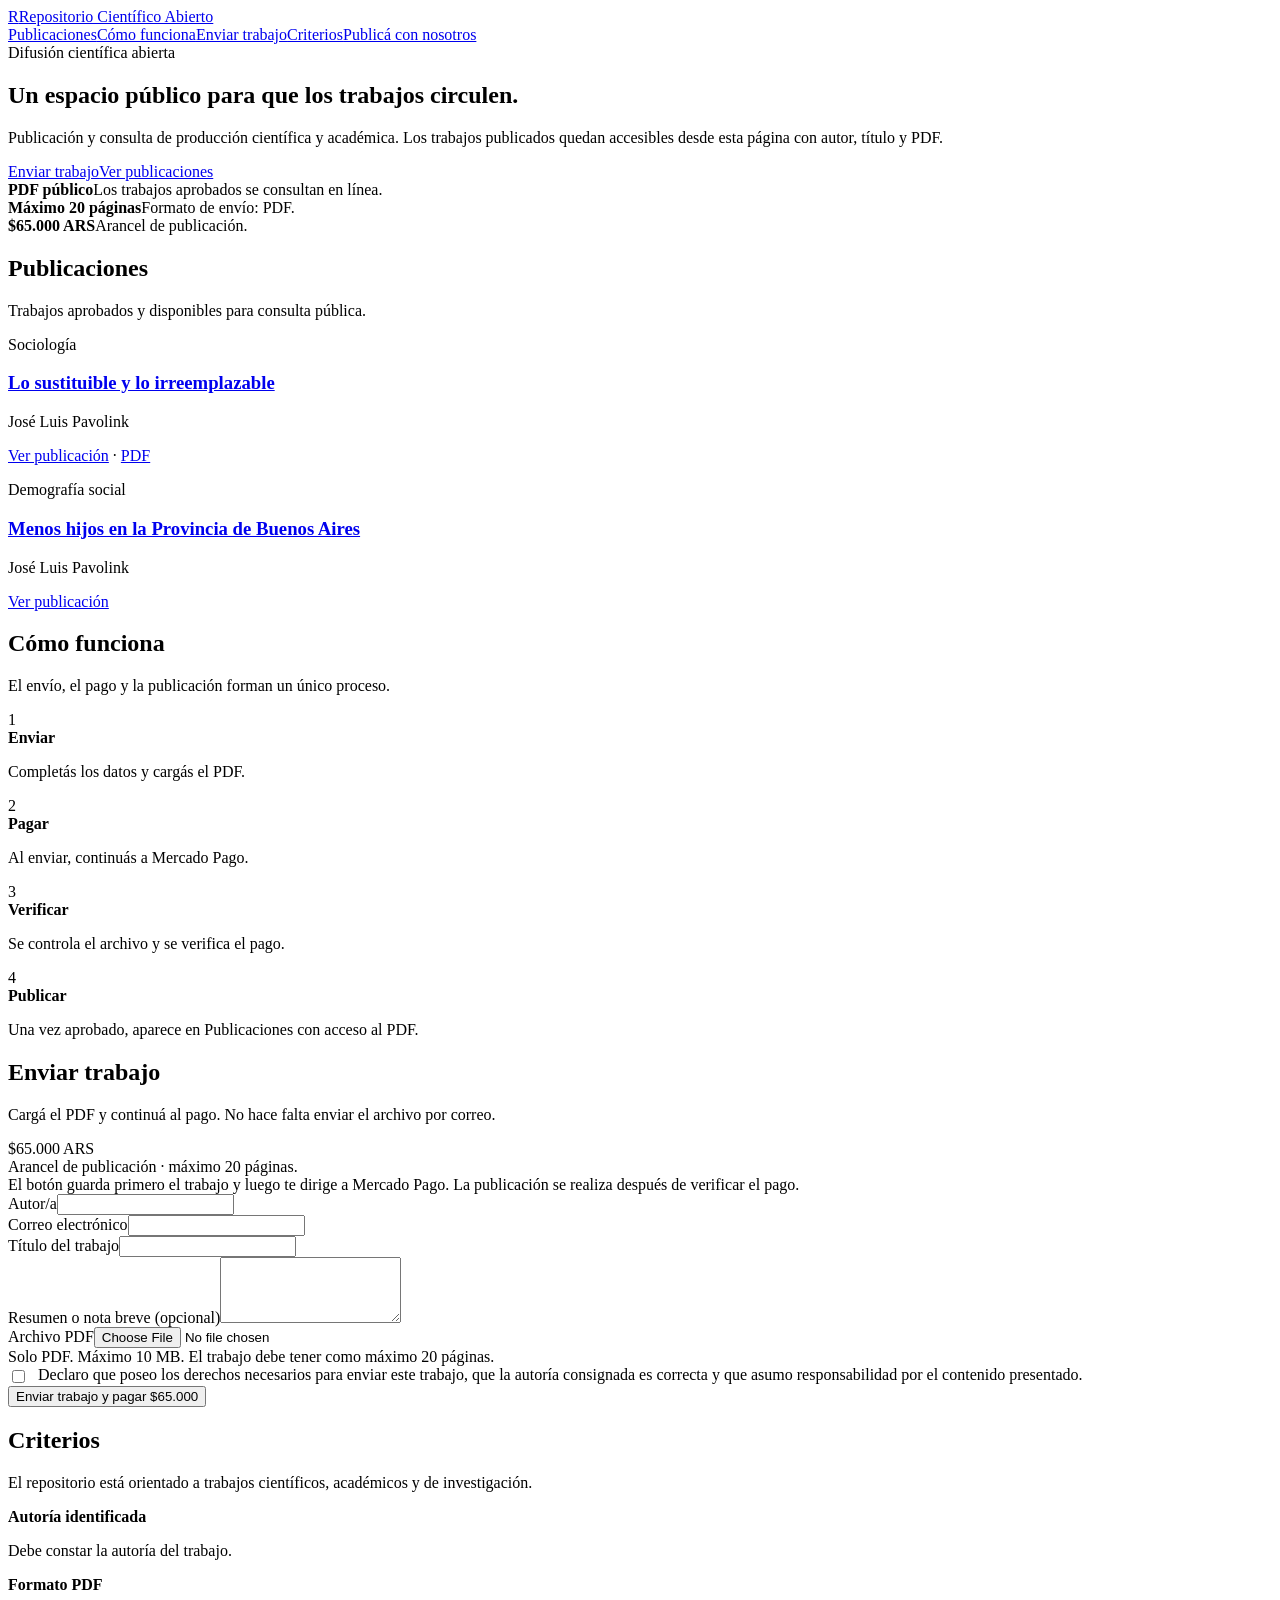
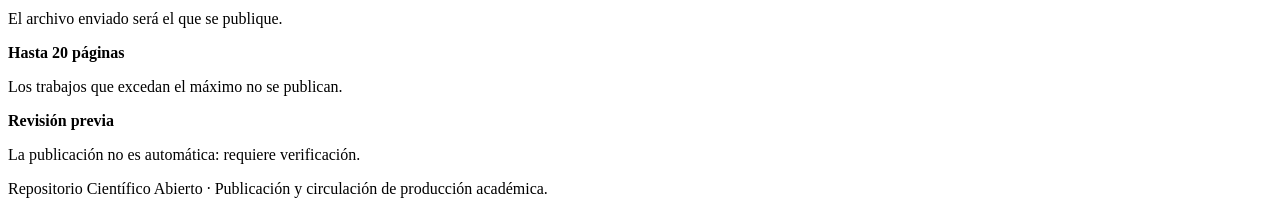
==== commit 6c1bfa61: "Add files via upload" ====
--- a/index.html
+++ b/index.html
@@ -1,71 +1,14 @@
 <!doctype html>
 <html lang="es">
-<head>
-<meta charset="utf-8">
-<meta name="viewport" content="width=device-width,initial-scale=1">
-<title>PUBLICA | Repositorio académico independiente</title>
-<meta name="description" content="Repositorio académico independiente de acceso abierto para trabajos de ciencias sociales, psicología, educación y áreas afines.">
-<meta name="robots" content="index,follow,max-snippet:-1,max-image-preview:large">
-<link rel="canonical" href="https://publicaciencia.github.io/">
-<link rel="stylesheet" href="styles.css">
-<script type="application/ld+json">
-{
-  "@context":"https://schema.org",
-  "@type":"WebSite",
-  "name":"PUBLICA",
-  "url":"https://publicaciencia.github.io/",
-  "description":"Repositorio académico independiente de acceso abierto."
-}
-</script>
-</head>
+<head><meta charset="utf-8"><meta name="viewport" content="width=device-width,initial-scale=1"><title>Repositorio Científico Abierto</title><meta name="description" content="Repositorio abierto para difusión de trabajos científicos y académicos."><link rel="stylesheet" href="style.css"></head>
 <body>
-<header>
-  <div class="container nav">
-    <a class="brand" href="/"><span class="brand-mark">P</span><span>PUBLICA</span></a>
-    <nav>
-      <a href="/#trabajos">Trabajos</a>
-      <a href="/publicar.html">Publicá con nosotros</a>
-      <a href="/acerca.html">Acerca de</a>
-    </nav>
-  </div>
-</header>
-
+<header class="nav"><div class="wrap navin"><a class="brand" href="#inicio"><span class="logo">R</span>Repositorio Científico Abierto</a><nav class="links"><a href="#publicaciones">Publicaciones</a><a href="#como">Cómo funciona</a><a href="#enviar">Enviar trabajo</a><a href="#criterios">Criterios</a><a class="btn" href="#enviar">Publicá con nosotros</a></nav></div></header>
 <main>
-<section class="hero">
-  <div class="container hero-grid">
-    <div>
-      <span class="kicker">Repositorio académico independiente · Acceso abierto</span>
-      <h1>PUBLICA</h1>
-      <p class="lead">Trabajos académicos con página propia, datos bibliográficos y acceso estable desde la web.</p>
-      <p><a class="btn" href="#trabajos">Ver trabajos</a> <a class="btn secondary" href="/publicar.html">Publicá con nosotros</a></p>
-    </div>
-  </div>
-</section>
-
-<section class="section" id="trabajos">
-  <div class="container">
-    <div class="section-head">
-      <div><span class="kicker">Repositorio</span><h2>Trabajos publicados</h2></div>
-    </div>
-    <div class="grid">
-      <article class="card">
-        <small>PUBLICA-2026-001 · Sociología</small>
-        <h3><a href="/lo-sustituible-y-lo-irreemplazable.html">Lo sustituible y lo irreemplazable</a></h3>
-        <p>Transformaciones contemporáneas de los vínculos, la dependencia interpersonal y la organización sistémica de la vida social.</p>
-        <div class="meta">José Luis Pavolink · 2026</div>
-      </article>
-
-      <article class="card">
-        <small>PUBLICA-2026-002 · Demografía social</small>
-        <h3><a href="/menos-hijos-provincia-buenos-aires.html">Menos hijos en la Provincia de Buenos Aires: una transformación en curso</a></h3>
-        <p>Análisis de la disminución reciente de la fecundidad y los nacimientos en la Provincia de Buenos Aires.</p>
-        <div class="meta">José Luis Pavolink · 2026</div>
-      </article>
-    </div>
-  </div>
-</section>
-</main>
-
-<footer><div class="container">© 2026 PUBLICA · Repositorio académico independiente.</div></footer>
-</body>
-</html>
+<section id="inicio" class="hero"><div class="wrap"><div class="eyebrow">Difusión científica abierta</div><h1>Un espacio público para que los trabajos circulen.</h1><p>Publicación y consulta de producción científica y académica. Los trabajos publicados quedan accesibles desde esta página con autor, título y PDF.</p><div class="heroactions"><a class="btn" href="#enviar">Enviar trabajo</a><a class="btn secondary" href="#publicaciones">Ver publicaciones</a></div><div class="stats"><div class="stat"><b>PDF público</b><span>Los trabajos aprobados se consultan en línea.</span></div><div class="stat"><b>Máximo 20 páginas</b><span>Formato de envío: PDF.</span></div><div class="stat"><b>$65.000 ARS</b><span>Arancel de publicación.</span></div></div></div></section>
+<section id="publicaciones" class="section"><div class="wrap"><h2>Publicaciones</h2><p class="lead">Trabajos aprobados y disponibles para consulta pública.</p><div id="publication-list" class="pubgrid"><div class="empty">Cargando publicaciones…</div></div></div></section>
+<section id="como" class="section"><div class="wrap"><h2>Cómo funciona</h2><p class="lead">El envío, el pago y la publicación forman un único proceso.</p><div class="steps"><div class="card step"><div class="n">1</div><b>Enviar</b><p>Completás los datos y cargás el PDF.</p></div><div class="card step"><div class="n">2</div><b>Pagar</b><p>Al enviar, continuás a Mercado Pago.</p></div><div class="card step"><div class="n">3</div><b>Verificar</b><p>Se controla el archivo y se verifica el pago.</p></div><div class="card step"><div class="n">4</div><b>Publicar</b><p>Una vez aprobado, aparece en Publicaciones con acceso al PDF.</p></div></div></div></section>
+<section id="enviar" class="section"><div class="wrap"><h2>Enviar trabajo</h2><p class="lead">Cargá el PDF y continuá al pago. No hace falta enviar el archivo por correo.</p><div class="card formcard"><div class="fee">$65.000 ARS</div><div class="note">Arancel de publicación · máximo 20 páginas.</div><div class="notice">El botón guarda primero el trabajo y luego te dirige a Mercado Pago. La publicación se realiza después de verificar el pago.</div><form id="paper-form"><div class="grid2"><div class="field"><label for="author">Autor/a</label><input id="author" name="author" required autocomplete="name"></div><div class="field"><label for="email">Correo electrónico</label><input id="email" name="email" type="email" required autocomplete="email"></div></div><div class="field"><label for="title">Título del trabajo</label><input id="title" name="title" required></div><div class="field"><label for="abstract">Resumen o nota breve (opcional)</label><textarea id="abstract" name="abstract" rows="4"></textarea></div><div class="field"><label for="pdf">Archivo PDF</label><input id="pdf" name="pdf" type="file" accept="application/pdf,.pdf" required><div class="note">Solo PDF. Máximo 10 MB. El trabajo debe tener como máximo 20 páginas.</div></div><div class="field"><label style="display:flex;gap:10px;align-items:flex-start;font-weight:400"><input id="declaracion" type="checkbox" required style="width:auto;margin-top:4px"><span>Declaro que poseo los derechos necesarios para enviar este trabajo, que la autoría consignada es correcta y que asumo responsabilidad por el contenido presentado.</span></label></div><button id="submit-btn" class="btn" type="submit">Enviar trabajo y pagar $65.000</button><div id="form-status" class="status" aria-live="polite"></div></form></div></div></section>
+<section id="criterios" class="section"><div class="wrap"><h2>Criterios</h2><p class="lead">El repositorio está orientado a trabajos científicos, académicos y de investigación.</p><div class="steps"><div class="card step"><b>Autoría identificada</b><p>Debe constar la autoría del trabajo.</p></div><div class="card step"><b>Formato PDF</b><p>El archivo enviado será el que se publique.</p></div><div class="card step"><b>Hasta 20 páginas</b><p>Los trabajos que excedan el máximo no se publican.</p></div><div class="card step"><b>Revisión previa</b><p>La publicación no es automática: requiere verificación.</p></div></div></div></section>
+</main><footer class="footer"><div class="wrap">Repositorio Científico Abierto · Publicación y circulación de producción académica.</div></footer>
+<script type="module" src="app.js"></script>
+</body></html>
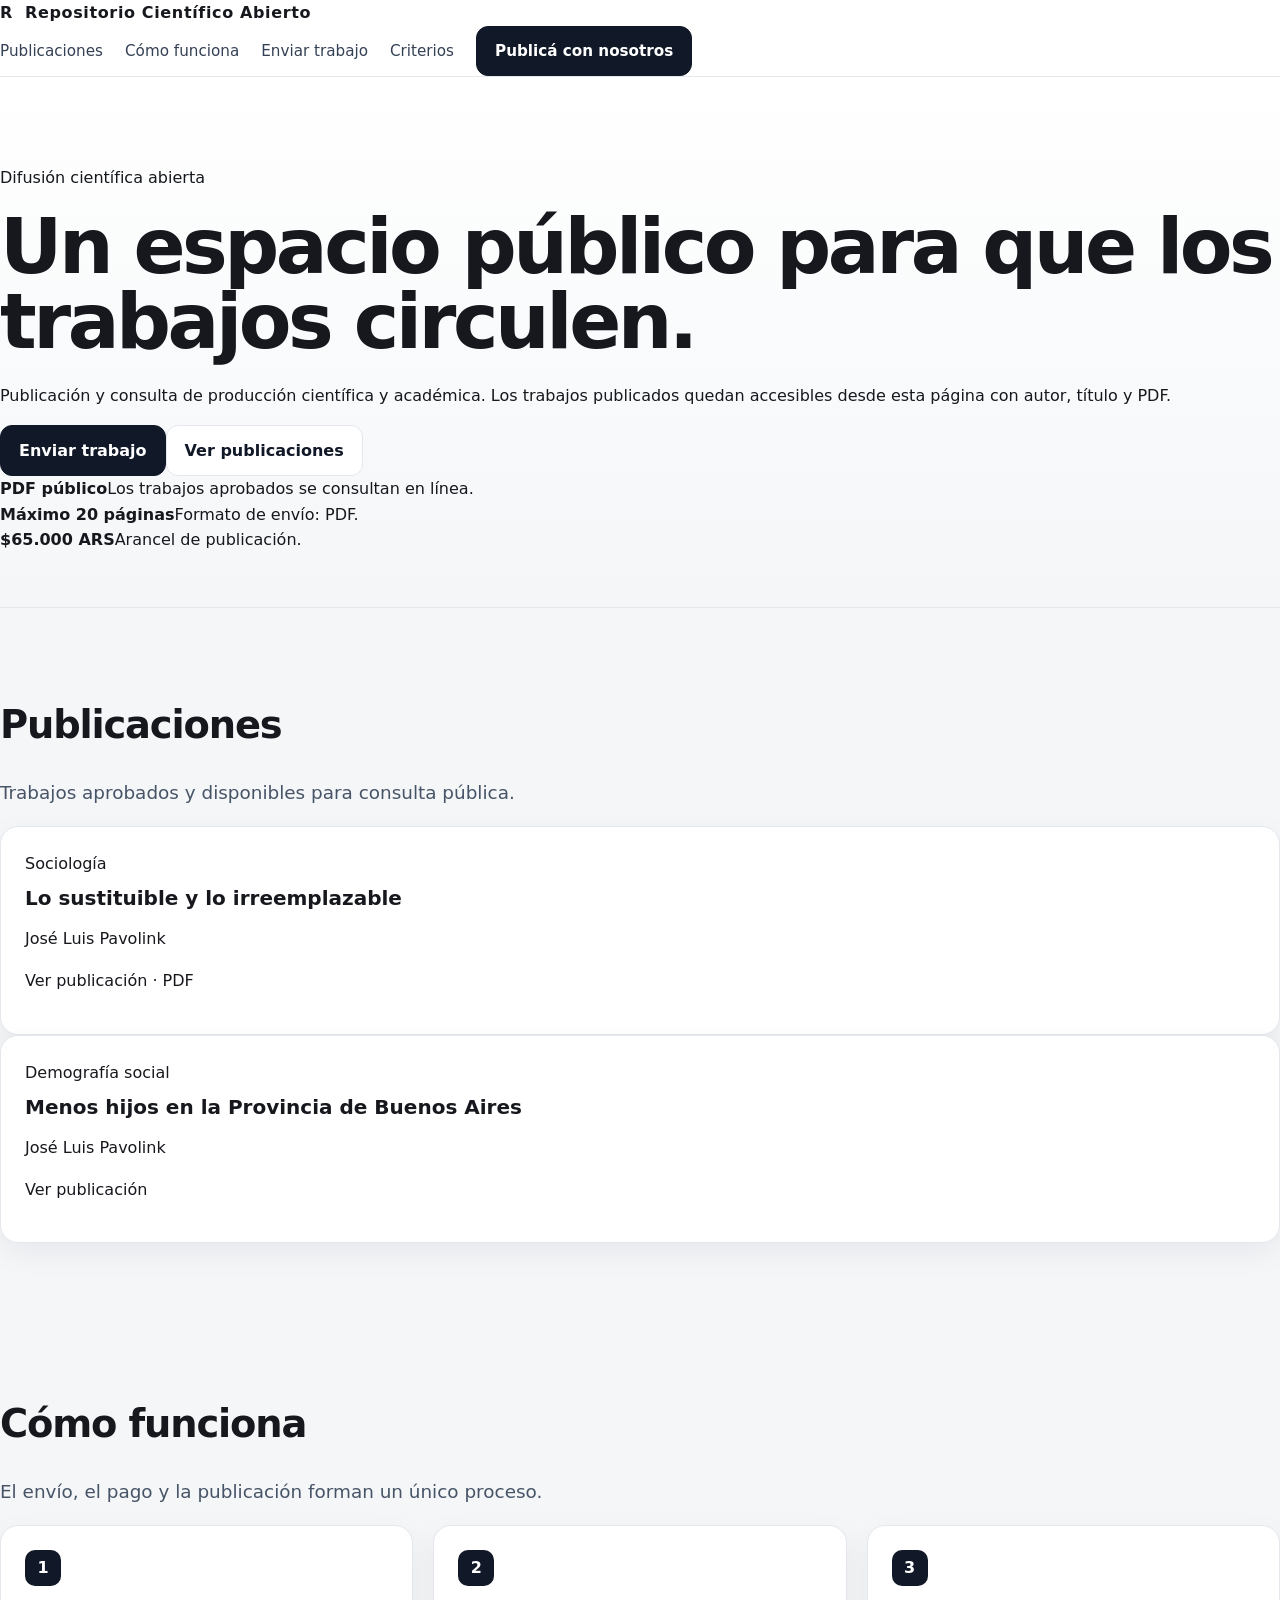
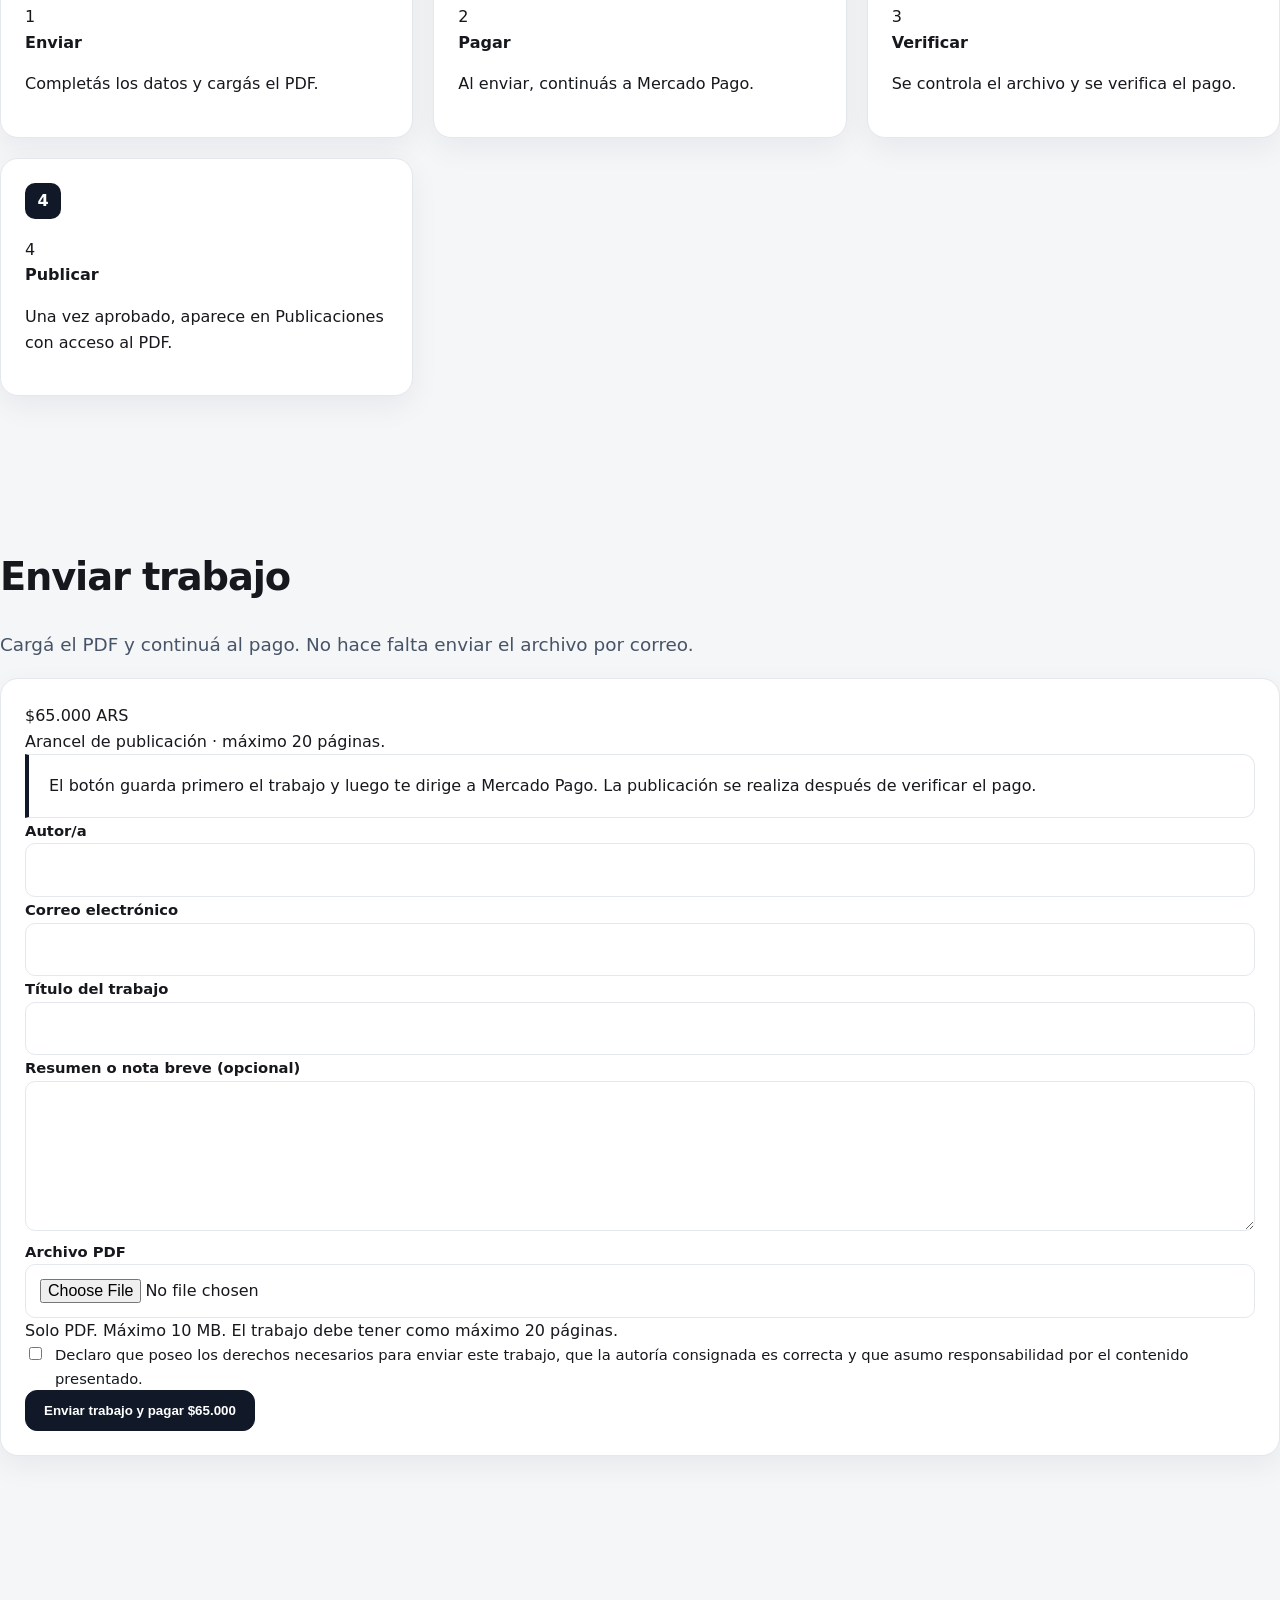
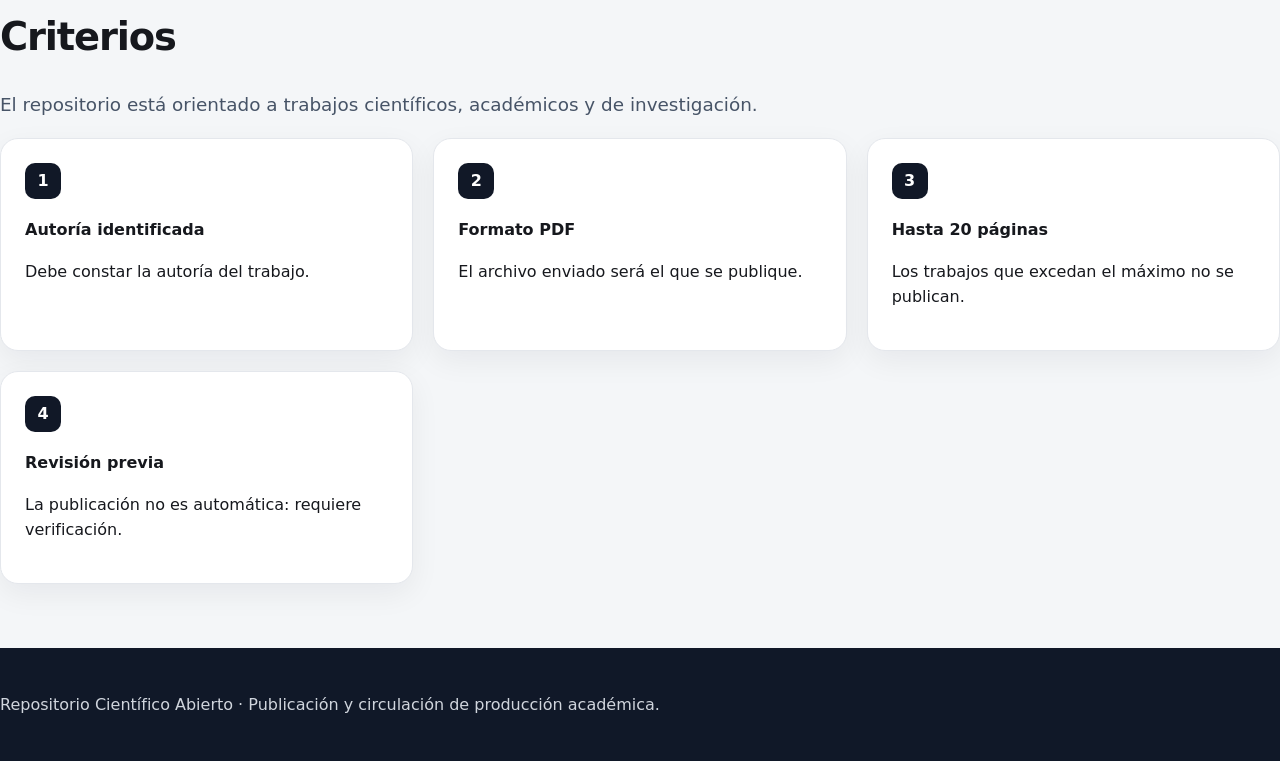
==== commit 1bd1ea51: "Add files via upload" ====
--- a/index.html
+++ b/index.html
@@ -1,6 +1,6 @@
 <!doctype html>
 <html lang="es">
-<head><meta charset="utf-8"><meta name="viewport" content="width=device-width,initial-scale=1"><title>Repositorio Científico Abierto</title><meta name="description" content="Repositorio abierto para difusión de trabajos científicos y académicos."><link rel="stylesheet" href="style.css"></head>
+<head><meta charset="utf-8"><meta name="viewport" content="width=device-width,initial-scale=1"><title>Repositorio Científico Abierto</title><meta name="description" content="Repositorio abierto para difusión de trabajos científicos y académicos."><link rel="stylesheet" href="styles.css"></head>
 <body>
 <header class="nav"><div class="wrap navin"><a class="brand" href="#inicio"><span class="logo">R</span>Repositorio Científico Abierto</a><nav class="links"><a href="#publicaciones">Publicaciones</a><a href="#como">Cómo funciona</a><a href="#enviar">Enviar trabajo</a><a href="#criterios">Criterios</a><a class="btn" href="#enviar">Publicá con nosotros</a></nav></div></header>
 <main>
--- a/styles.css
+++ b/styles.css
@@ -0,0 +1,126 @@
+:root{
+  --bg:#f4f6f8;
+  --surface:#ffffff;
+  --text:#16181d;
+  --muted:#667085;
+  --line:#e4e7ec;
+  --accent:#111827;
+  --accent-soft:#eef2f6;
+  --max:1180px;
+  --radius:18px;
+  --shadow:0 10px 30px rgba(16,24,40,.06);
+}
+*{box-sizing:border-box}
+html{scroll-behavior:smooth}
+body{
+  margin:0;
+  font-family:Inter,ui-sans-serif,system-ui,-apple-system,BlinkMacSystemFont,"Segoe UI",Arial,sans-serif;
+  background:var(--bg);
+  color:var(--text);
+  line-height:1.6;
+}
+a{color:inherit;text-decoration:none}
+img{max-width:100%}
+.container{width:min(var(--max),92%);margin:auto}
+header{
+  position:sticky;top:0;z-index:20;
+  backdrop-filter:blur(12px);
+  background:rgba(255,255,255,.92);
+  border-bottom:1px solid var(--line);
+}
+.nav{
+  min-height:72px;display:flex;align-items:center;justify-content:space-between;gap:24px;
+}
+.brand{display:flex;align-items:center;gap:12px;font-weight:800;letter-spacing:.04em}
+.brand-mark{
+  width:40px;height:40px;border-radius:12px;background:var(--accent);
+  color:white;display:grid;place-items:center;font-weight:900
+}
+nav{display:flex;gap:22px;align-items:center;flex-wrap:wrap}
+nav a{font-size:.95rem;color:#344054}
+nav a:hover{color:#000}
+.btn{
+  display:inline-flex;align-items:center;justify-content:center;gap:8px;
+  border:1px solid var(--accent);background:var(--accent);color:#fff;
+  padding:12px 18px;border-radius:12px;font-weight:700;cursor:pointer
+}
+.btn.secondary{background:white;color:var(--accent);border-color:var(--line)}
+.hero{
+  padding:88px 0 54px;
+  background:linear-gradient(180deg,#fff 0%,#f4f6f8 100%);
+  border-bottom:1px solid var(--line)
+}
+.hero-grid{display:grid;grid-template-columns:1.4fr .8fr;gap:40px;align-items:center}
+.kicker{
+  display:inline-flex;padding:7px 11px;border:1px solid var(--line);
+  border-radius:999px;background:#fff;color:#475467;font-size:.88rem;font-weight:700
+}
+h1{font-size:clamp(2.5rem,6vw,5.2rem);line-height:.98;margin:18px 0 24px;letter-spacing:-.045em}
+h2{font-size:clamp(1.8rem,3vw,2.7rem);line-height:1.1;letter-spacing:-.03em}
+h3{line-height:1.2}
+.lead{font-size:1.15rem;color:#475467;max-width:760px}
+.hero-card{
+  background:var(--surface);border:1px solid var(--line);border-radius:var(--radius);
+  padding:28px;box-shadow:var(--shadow)
+}
+.hero-card strong{display:block;font-size:2rem;margin-bottom:6px}
+.section{padding:64px 0}
+.section.white{background:#fff;border-top:1px solid var(--line);border-bottom:1px solid var(--line)}
+.section-head{display:flex;justify-content:space-between;align-items:end;gap:24px;margin-bottom:28px}
+.section-head p{max-width:640px;color:var(--muted);margin:0}
+.grid{display:grid;grid-template-columns:repeat(3,1fr);gap:20px}
+.card{
+  background:#fff;border:1px solid var(--line);border-radius:var(--radius);
+  padding:24px;box-shadow:var(--shadow)
+}
+.card small,.meta{color:var(--muted)}
+.card h3{font-size:1.25rem;margin:10px 0}
+.tags{display:flex;gap:8px;flex-wrap:wrap;margin-top:16px}
+.tag{padding:6px 9px;background:var(--accent-soft);border-radius:999px;font-size:.8rem;color:#344054}
+.searchbar{
+  display:flex;gap:10px;margin:24px 0 32px
+}
+.searchbar input{
+  flex:1;padding:14px 16px;border:1px solid var(--line);border-radius:12px;
+  font:inherit;background:white
+}
+.steps{counter-reset:step;display:grid;grid-template-columns:repeat(3,1fr);gap:20px}
+.step{background:#fff;border:1px solid var(--line);border-radius:var(--radius);padding:24px}
+.step:before{
+  counter-increment:step;content:counter(step);
+  display:grid;place-items:center;width:36px;height:36px;border-radius:10px;
+  background:var(--accent);color:#fff;font-weight:800;margin-bottom:18px
+}
+.notice{
+  border-left:4px solid var(--accent);background:#fff;padding:18px 20px;
+  border-radius:0 12px 12px 0;border-top:1px solid var(--line);border-right:1px solid var(--line);border-bottom:1px solid var(--line)
+}
+.article{
+  width:min(820px,92%);margin:0 auto;padding:58px 0
+}
+.article .meta{margin-bottom:28px}
+.article h1{font-size:clamp(2.2rem,5vw,4.2rem);line-height:1.05}
+.article p{font-size:1.06rem}
+.citation{
+  background:#fff;border:1px solid var(--line);border-radius:14px;padding:18px;margin:24px 0
+}
+.form-grid{display:grid;grid-template-columns:1fr 1fr;gap:16px}
+label{font-weight:700;font-size:.92rem}
+input,textarea,select{
+  width:100%;padding:13px 14px;border:1px solid var(--line);border-radius:10px;font:inherit;background:#fff
+}
+textarea{min-height:150px;resize:vertical}
+.full{grid-column:1/-1}
+footer{
+  background:#101828;color:#d0d5dd;padding:44px 0;margin-top:0
+}
+.footer-grid{display:grid;grid-template-columns:1.4fr 1fr 1fr;gap:30px}
+footer a{color:#fff}
+.small{font-size:.9rem;color:#98a2b3}
+hr{border:0;border-top:1px solid var(--line);margin:30px 0}
+@media(max-width:850px){
+  .hero-grid,.grid,.steps,.footer-grid,.form-grid{grid-template-columns:1fr}
+  nav{display:none}
+  .hero{padding-top:58px}
+  .section-head{align-items:start;flex-direction:column}
+}
